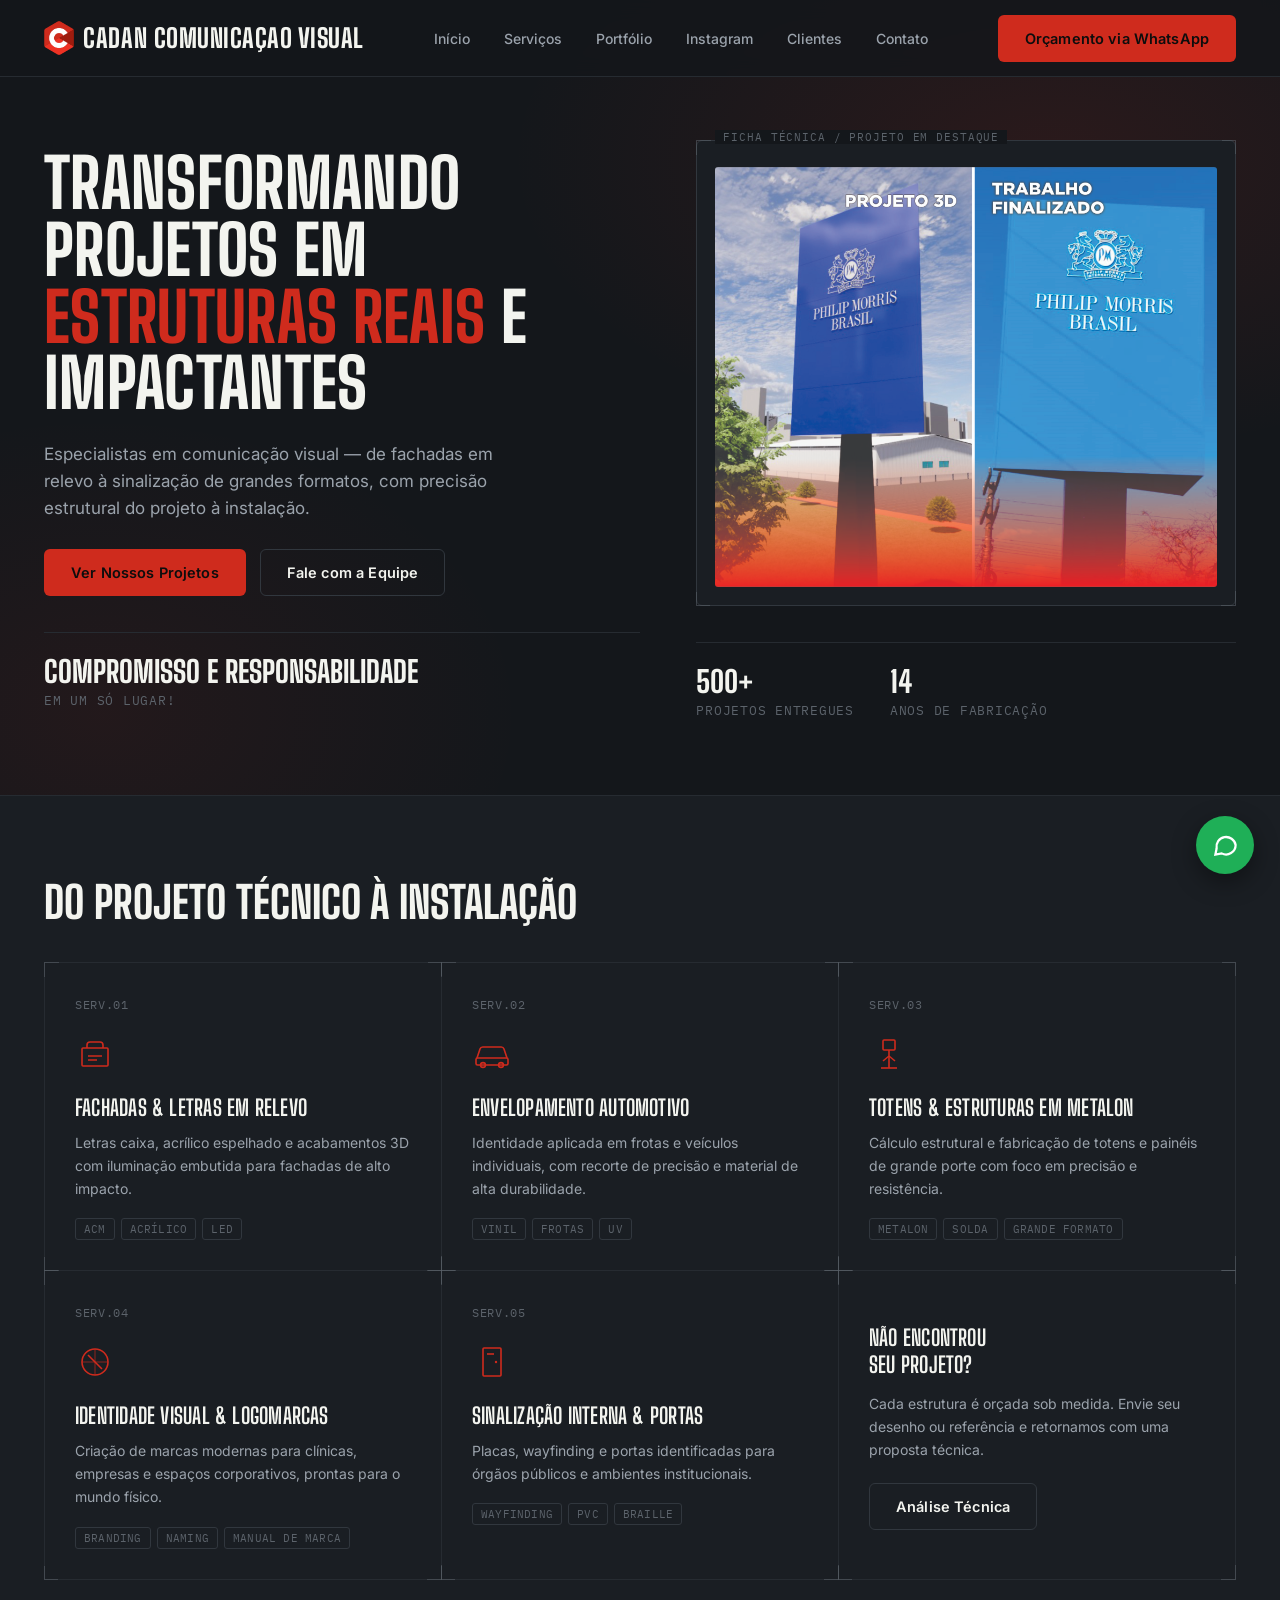
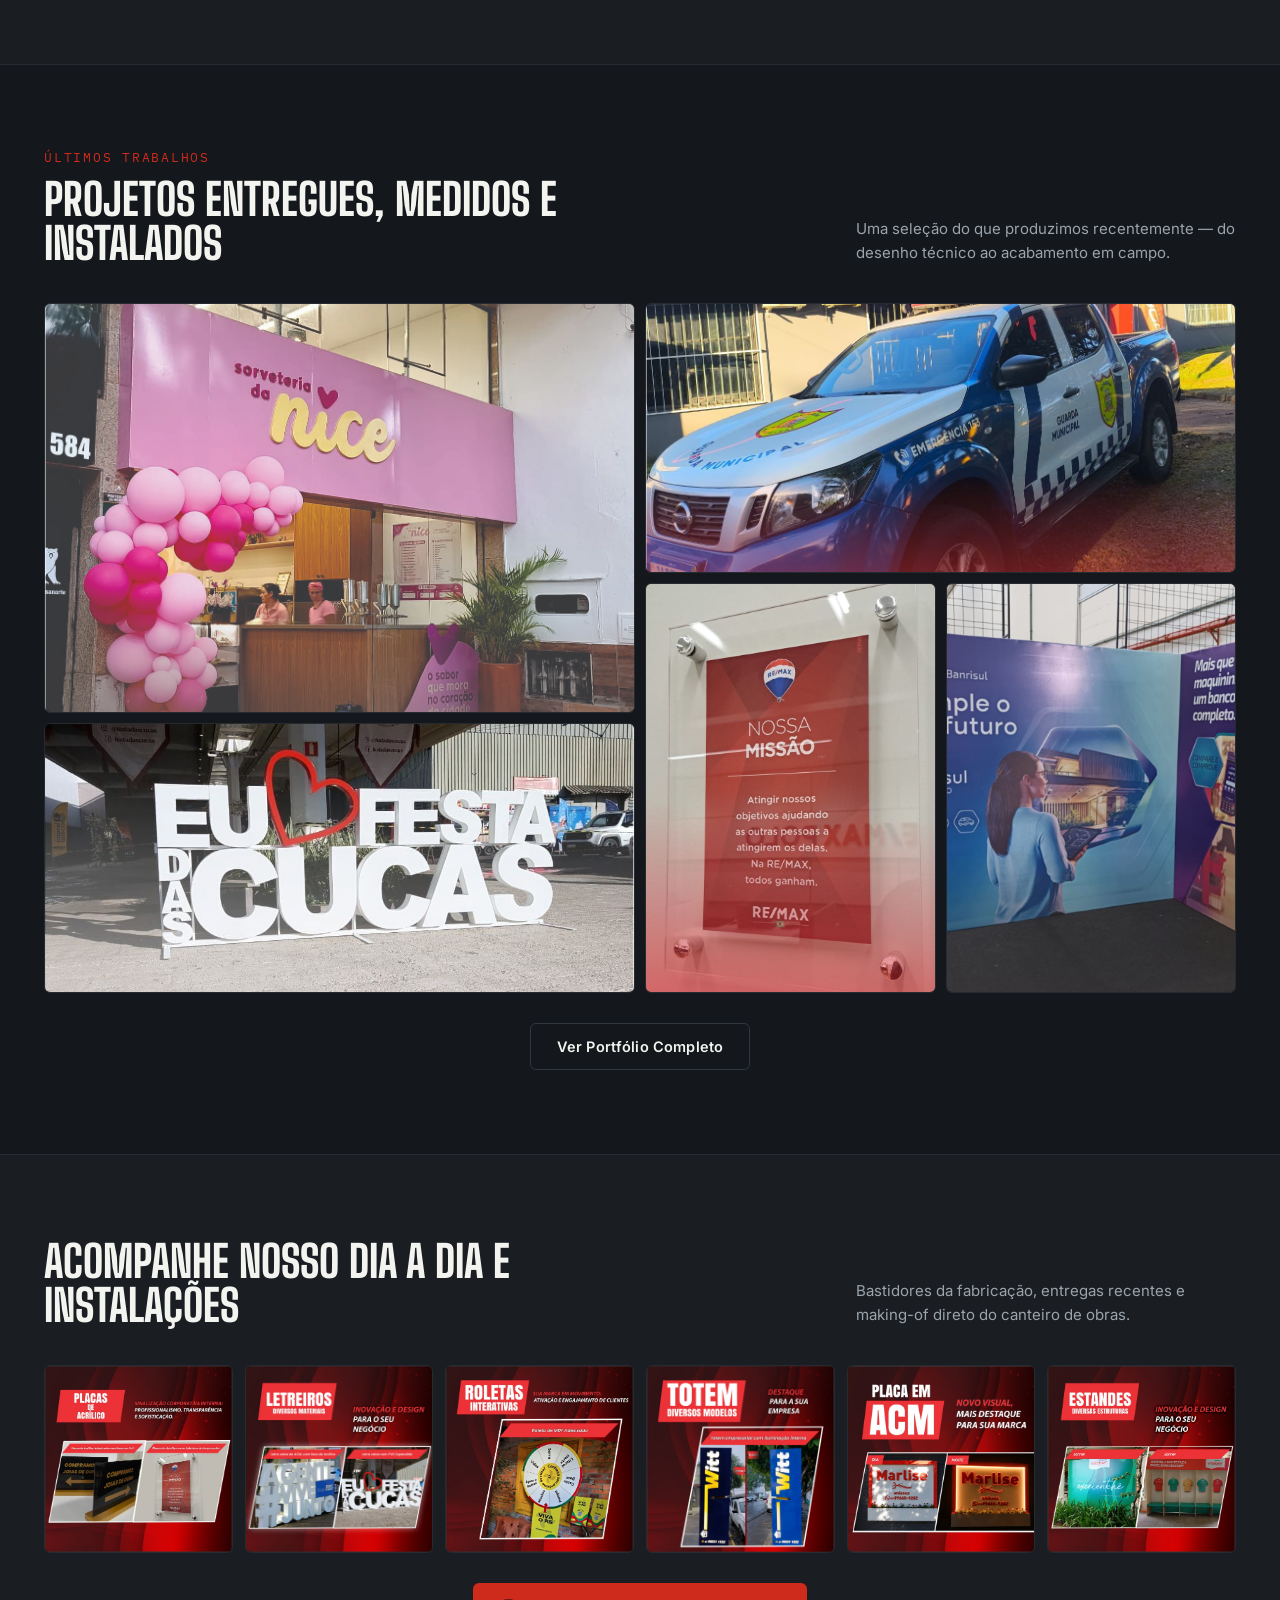
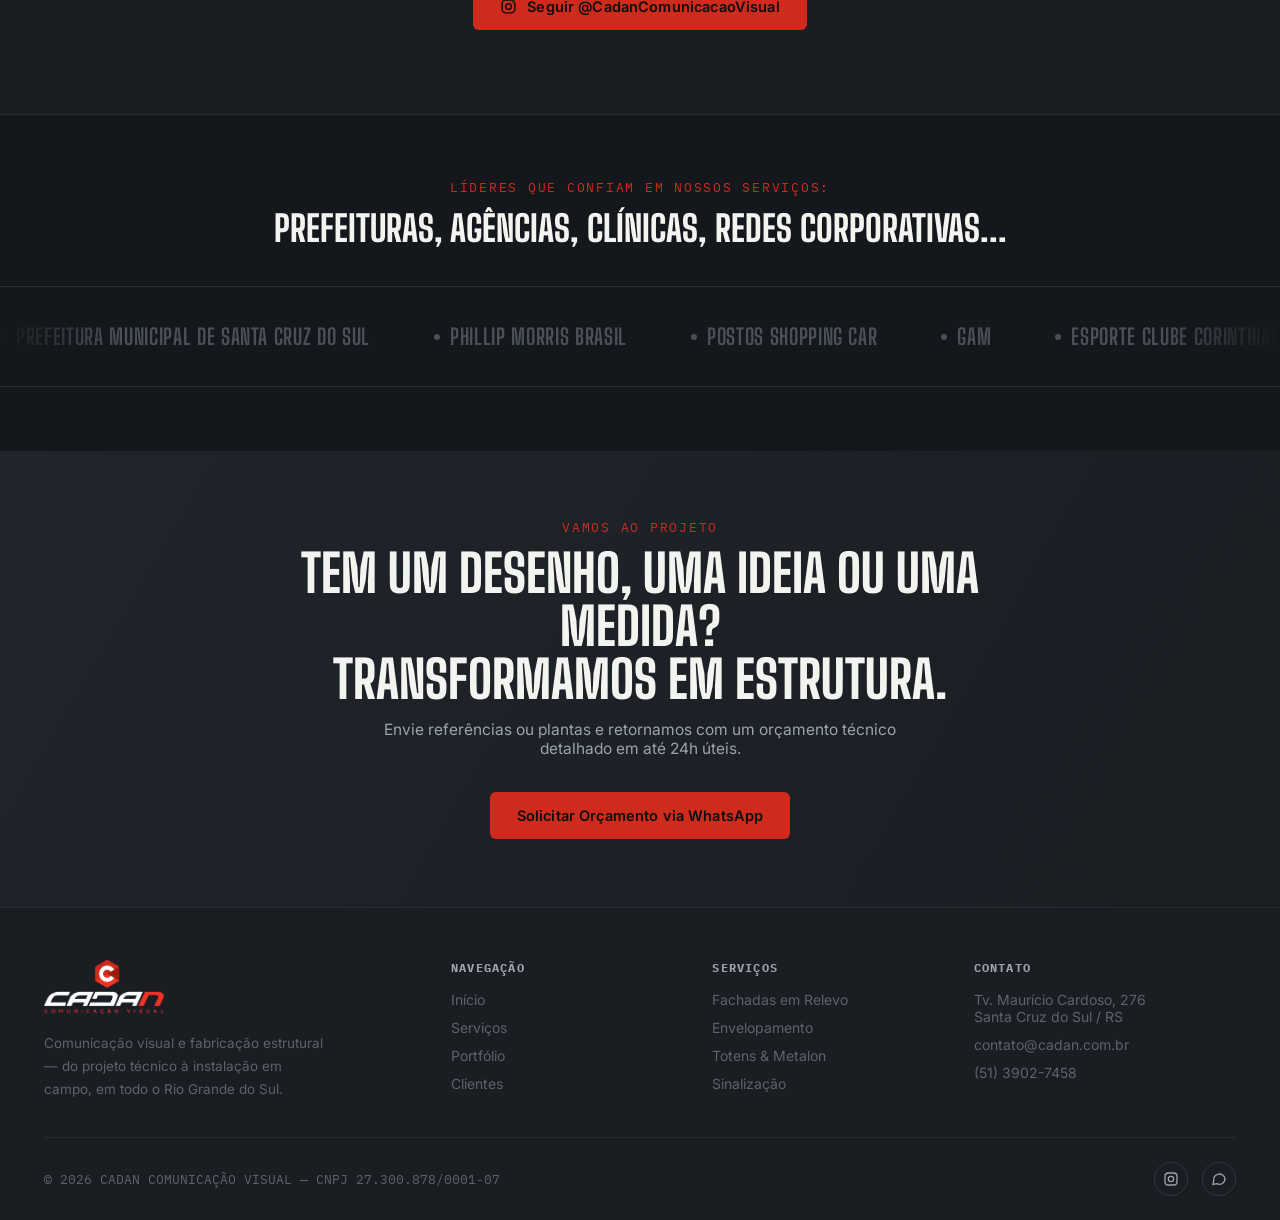
==== index.html @ f51183b8 "Update index.html" ====
<!DOCTYPE html>
<html lang="pt-BR">
<head>
<meta charset="UTF-8">
<meta name="viewport" content="width=device-width, initial-scale=1.0">
<title>CADAN Comunicação Visual — Estruturas que marcam presença</title>
<link rel="preconnect" href="https://fonts.googleapis.com">
<link href="https://fonts.googleapis.com/css2?family=Big+Shoulders+Display:wght@600;700;800;900&family=Inter:wght@400;500;600;700&family=IBM+Plex+Mono:wght@400;500&display=swap" rel="stylesheet">
<style>
  :root{
    --bg:#14171B;
    --bg-alt:#1A1E23;
    --surface:#20252B;
    --surface-2:#252B32;
    --ink:#F3F4EF;
    --ink-dim:#9BA3AC;
    --ink-faint:#5C636B;
    --orange:#CF2B1D;
    --orange-dim:#A82215;
    --blue:#E63A2B;
    --line:#31373E;
    --line-soft:#262B31;
    --radius:6px;
    --wrap:1240px;
  }
  *{box-sizing:border-box;margin:0;padding:0;}
  html{scroll-behavior:smooth;}
  body{
    background:var(--bg);
    color:var(--ink);
    font-family:'Inter',sans-serif;
    -webkit-font-smoothing:antialiased;
    overflow-x:hidden;
  }
  .mono{font-family:'IBM Plex Mono',monospace;}
  .display{font-family:'Big Shoulders Display',sans-serif;text-transform:uppercase;}
  img,svg{display:block;max-width:100%;}
  a{color:inherit;text-decoration:none;}
  ul{list-style:none;}
  button{font:inherit;cursor:pointer;}
  .wrap{max-width:var(--wrap);margin:0 auto;padding:0 24px;}
  ::selection{background:var(--orange);color:#14171B;}

  /* background blueprint grid */
  .grid-bg{
    background-image:
      linear-gradient(var(--line-soft) 1px, transparent 1px),
      linear-gradient(90deg, var(--line-soft) 1px, transparent 1px);
    background-size:48px 48px;
  }

  /* eyebrow / catalog label */
  .eyebrow{
    display:flex;align-items:center;gap:10px;
    font-family:'IBM Plex Mono',monospace;
    font-size:12.5px;letter-spacing:.14em;text-transform:uppercase;
    color:var(--orange);margin-bottom:12px;
  }

  /* corner register marks — signature element */
  .reg{position:relative;}
  .reg::before,.reg::after,.reg .rc1,.reg .rc2{
    content:'';position:absolute;width:14px;height:14px;
    border:1.5px solid var(--ink-faint);
    opacity:.55;pointer-events:none;transition:border-color .25s, opacity .25s;
  }
  .reg::before{top:-1px;left:-1px;border-right:none;border-bottom:none;}
  .reg::after{bottom:-1px;right:-1px;border-left:none;border-top:none;}
  .reg .rc1{top:-1px;right:-1px;border-left:none;border-bottom:none;}
  .reg .rc2{bottom:-1px;left:-1px;border-right:none;border-top:none;}
  .reg:hover::before,.reg:hover::after,.reg:hover .rc1,.reg:hover .rc2{
    border-color:var(--orange);opacity:1;
  }

  /* buttons */
  .btn{
    display:inline-flex;align-items:center;gap:9px;
    padding:14px 26px;border-radius:var(--radius);
    font-weight:600;font-size:14.5px;letter-spacing:.01em;
    border:1px solid transparent;transition:transform .18s ease, background .18s ease, border-color .18s ease;
    white-space:nowrap;
  }
  .btn:active{transform:scale(.97);}
  .btn--primary{background:var(--orange);color:#0D0D0D;}
  .btn--primary:hover{background:#ff6c39;}
  .btn--ghost{border-color:var(--line);color:var(--ink);}
  .btn--ghost:hover{border-color:var(--ink-dim);}
  .btn--wpp{background:#1FAF57;color:#fff;}
  .btn--wpp:hover{background:#22c463;}

  /* ---------------- HEADER ---------------- */
  header{
    position:fixed;top:0;left:0;right:0;z-index:100;
    background:rgba(20,23,27,.82);backdrop-filter:blur(10px);
    border-bottom:1px solid var(--line-soft);
  }
  .nav{display:flex;align-items:center;justify-content:space-between;height:76px;}
  .logo{display:flex;align-items:center;gap:9px;font-family:'Big Shoulders Display',sans-serif;font-weight:800;font-size:26px;letter-spacing:.02em;text-transform:uppercase;}
  .logo span{color:var(--orange);}
  .logo .dot{width:9px;height:9px;background:var(--orange);display:inline-block;border-radius:1px;}
  .logo-mark{height:34px;width:auto;}
  .nav-links{display:flex;align-items:center;gap:34px;}
  .nav-links a{
    font-size:14px;color:var(--ink-dim);font-weight:500;position:relative;padding:4px 0;
    transition:color .2s;
  }
  .nav-links a:hover{color:var(--ink);}
  .nav-links a::after{content:'';position:absolute;left:0;bottom:-2px;width:0;height:1px;background:var(--orange);transition:width .2s;}
  .nav-links a:hover::after{width:100%;}
  .nav-cta{display:flex;align-items:center;gap:16px;}
  .burger{display:none;flex-direction:column;gap:5px;background:none;border:none;padding:6px;}
  .burger span{width:22px;height:2px;background:var(--ink);}

  /* ---------------- HERO ---------------- */
  .hero{
    padding:140px 0 76px;position:relative;
    background:
      radial-gradient(ellipse 900px 500px at 82% 20%, rgba(207,43,29,.12), transparent 60%),
      radial-gradient(ellipse 700px 500px at 8% 90%, rgba(207,43,29,.08), transparent 60%),
      var(--bg);
  }
  .hero-grid{display:grid;grid-template-columns:1.05fr .95fr;gap:56px;align-items:center;}
  .hero-text{}
  .hero-stats--mobile{display:none;}
  .hero h1{
    font-family:'Big Shoulders Display',sans-serif;font-weight:800;
    font-size:clamp(40px,5.4vw,68px);line-height:.98;letter-spacing:.005em;
    text-transform:uppercase;
  }
  .hero h1 .accent{color:var(--orange);}
  .hero p.lede{
    margin-top:24px;font-size:17px;line-height:1.6;color:var(--ink-dim);max-width:480px;
  }
  .hero-actions{display:flex;gap:14px;margin-top:26px;flex-wrap:wrap;}
  .hero-stats{display:flex;gap:36px;margin-top:36px;padding-top:20px;border-top:1px solid var(--line-soft);}
  .hero-stats div b{display:block;font-family:'Big Shoulders Display',sans-serif;font-size:30px;font-weight:800;color:var(--ink);}
  .hero-stats div span{font-size:12.5px;color:var(--ink-faint);font-family:'IBM Plex Mono',monospace;text-transform:uppercase;letter-spacing:.06em;}

  .hero-art{position:relative;}
  .hero-art-frame{
    border:1px solid var(--line);background:var(--bg-alt);border-radius:var(--radius);
    padding:26px 18px 18px;position:relative;
  }
  .hero-art-frame .tag{
    position:absolute;top:-11px;left:18px;background:var(--bg);padding:0 8px;
    font-family:'IBM Plex Mono',monospace;font-size:11px;letter-spacing:.08em;color:var(--ink-faint);
  }

  /* ---------------- SECTION SHELL ---------------- */
  section{padding:84px 0;border-top:1px solid var(--line-soft);}
  .head-row{display:flex;justify-content:space-between;align-items:flex-end;gap:24px;margin-bottom:38px;flex-wrap:wrap;}
  .head-row h2{
    font-family:'Big Shoulders Display',sans-serif;font-weight:800;text-transform:uppercase;
    font-size:clamp(30px,3.6vw,44px);line-height:1;max-width:640px;
  }
  .head-row p{color:var(--ink-dim);max-width:380px;font-size:15px;line-height:1.6;}

  /* ---------------- SERVICES ---------------- */
  .services{background:var(--bg-alt);}
  .svc-grid{display:grid;grid-template-columns:repeat(3,1fr);gap:1px;background:var(--line-soft);border:1px solid var(--line-soft);}
  .svc-card{
    background:var(--bg-alt);padding:34px 30px 30px;position:relative;
    transition:background .25s;
  }
  .svc-card:hover{background:var(--surface);}
  .svc-num{font-family:'IBM Plex Mono',monospace;font-size:11.5px;color:var(--ink-faint);letter-spacing:.06em;margin-bottom:22px;display:block;}
  .svc-icon{width:40px;height:40px;color:var(--orange);margin-bottom:20px;}
  .svc-card h3{font-family:'Big Shoulders Display',sans-serif;font-size:22px;font-weight:700;text-transform:uppercase;margin-bottom:10px;letter-spacing:.01em;}
  .svc-card p{color:var(--ink-dim);font-size:14px;line-height:1.65;margin-bottom:18px;}
  .svc-specs{display:flex;flex-wrap:wrap;gap:6px;}
  .svc-specs span{
    font-family:'IBM Plex Mono',monospace;font-size:10.5px;color:var(--ink-faint);
    border:1px solid var(--line);padding:3px 8px;border-radius:3px;letter-spacing:.02em;
  }

  /* ---------------- PORTFOLIO ---------------- */
  .folio-grid{
    display:grid;grid-template-columns:repeat(4,1fr);grid-auto-rows:130px;gap:10px;
  }
  .folio-item{
    position:relative;overflow:hidden;border-radius:var(--radius);cursor:pointer;
    border:1px solid var(--line-soft);
  }
  .folio-item.s-a{grid-column:span 2;grid-row:span 3;}
  .folio-item.s-b{grid-column:span 2;grid-row:span 2;}
  .folio-item.s-c{grid-column:span 1;grid-row:span 3;}
  .folio-item.s-d{grid-column:span 1;grid-row:span 3;}
  .folio-item.s-e{grid-column:span 2;grid-row:span 2;}
  .folio-item.s-f{grid-column:span 2;grid-row:span 2;}
  .folio-item img{position:absolute;inset:0;width:100%;height:100%;object-fit:cover;transition:transform .4s ease, filter .3s ease, opacity .6s ease;}
  .folio-item:hover img{transform:scale(1.04);}
  .folio-overlay .p-name,.folio-overlay .p-spec{transition:opacity .3s ease;}
  .folio-overlay{
    position:absolute;inset:0;background:linear-gradient(180deg, transparent 40%, rgba(15,17,19,.92) 100%);
    display:flex;flex-direction:column;justify-content:flex-end;padding:16px;
    opacity:0;transform:translateY(8px);transition:opacity .3s ease, transform .3s ease;
  }
  .folio-item:hover .folio-overlay{opacity:1;transform:translateY(0);}
  .folio-overlay .p-name{font-family:'Big Shoulders Display',sans-serif;font-weight:700;font-size:19px;text-transform:uppercase;letter-spacing:.01em;}
  .folio-overlay .p-spec{font-family:'IBM Plex Mono',monospace;font-size:11px;color:var(--orange);margin-top:4px;letter-spacing:.03em;}
  .folio-more{text-align:center;margin-top:30px;}

  /* ---------------- INSTAGRAM ---------------- */
  .insta{position:relative;background:var(--bg-alt);}
  .insta-grid{display:grid;grid-template-columns:repeat(6,1fr);gap:12px;}
  .insta-item{aspect-ratio:1/1;border-radius:var(--radius);position:relative;overflow:hidden;border:1px solid var(--line-soft);}
  .insta-item img{position:absolute;inset:0;width:100%;height:100%;object-fit:cover;}
  .insta-item::after{
    content:'';position:absolute;inset:0;background:rgba(20,23,27,0);transition:background .25s;
    display:flex;align-items:center;justify-content:center;
  }
  .insta-item:hover::after{background:rgba(20,23,27,.35);}
  .insta-cta{display:flex;justify-content:center;margin-top:30px;}
  .insta-cta a{gap:10px;}

  /* ---------------- CLIENTS MARQUEE ---------------- */
  .clients{padding:64px 0;}
  .marquee{overflow:hidden;position:relative;border-top:1px solid var(--line-soft);border-bottom:1px solid var(--line-soft);padding:36px 0;}
  .marquee::before,.marquee::after{
    content:'';position:absolute;top:0;bottom:0;width:120px;z-index:2;
  }
  .marquee::before{left:0;background:linear-gradient(90deg,var(--bg),transparent);}
  .marquee::after{right:0;background:linear-gradient(270deg,var(--bg),transparent);}
  .marquee-track{display:flex;gap:64px;width:max-content;animation:scroll 28s linear infinite;}
  @keyframes scroll{from{transform:translateX(0);}to{transform:translateX(-50%);}}
  .client-chip{
    display:flex;align-items:center;gap:10px;
    font-family:'Big Shoulders Display',sans-serif;font-size:22px;font-weight:700;text-transform:uppercase;
    color:var(--ink-faint);letter-spacing:.03em;opacity:.75;transition:color .2s,opacity .2s;
  }
  .client-chip:hover{color:var(--ink);opacity:1;}
  .client-chip i{width:6px;height:6px;background:var(--ink-faint);border-radius:50%;display:inline-block;}

  /* ---------------- CTA STRIP ---------------- */
  .cta-strip{
    background:linear-gradient(120deg, var(--surface), var(--bg-alt));
    text-align:center;padding:68px 24px;
  }
  .cta-strip h2{font-family:'Big Shoulders Display',sans-serif;font-size:clamp(30px,4.4vw,52px);font-weight:800;text-transform:uppercase;max-width:760px;margin:0 auto 14px;line-height:1.02;}
  .cta-strip p{color:var(--ink-dim);max-width:520px;margin:0 auto 34px;font-size:15.5px;}

  /* ---------------- FOOTER ---------------- */
  footer{background:var(--bg-alt);border-top:1px solid var(--line-soft);padding:52px 0 24px;}
  .foot-grid{display:grid;grid-template-columns:1.3fr .8fr .8fr .9fr;gap:28px;padding-bottom:34px;border-bottom:1px solid var(--line-soft);}
  .foot-logo-img{height:54px;width:auto;margin-bottom:18px;}
  .foot-grid p{color:var(--ink-faint);font-size:13.5px;line-height:1.7;max-width:280px;}
  .foot-col h4{font-family:'IBM Plex Mono',monospace;font-size:12px;letter-spacing:.1em;text-transform:uppercase;color:var(--ink-dim);margin-bottom:16px;}
  .foot-col a,.foot-col li{display:block;color:var(--ink-faint);font-size:14px;margin-bottom:11px;transition:color .2s;}
  .foot-col a:hover{color:var(--orange);}
  .foot-bottom{display:flex;justify-content:space-between;align-items:center;padding-top:24px;flex-wrap:wrap;gap:12px;}
  .foot-bottom p{color:var(--ink-faint);font-size:12.5px;font-family:'IBM Plex Mono',monospace;}
  .foot-social{display:flex;gap:14px;}
  .foot-social a{width:34px;height:34px;border:1px solid var(--line);border-radius:50%;display:flex;align-items:center;justify-content:center;color:var(--ink-dim);transition:all .2s;}
  .foot-social a:hover{border-color:var(--orange);color:var(--orange);}

  /* ---------------- WHATSAPP FLOAT ---------------- */
  .wpp-float{
    position:fixed;bottom:26px;right:26px;z-index:200;
    width:58px;height:58px;border-radius:50%;background:#1FAF57;
    display:flex;align-items:center;justify-content:center;box-shadow:0 8px 24px rgba(0,0,0,.4);
    animation:pulse 2.4s ease-in-out infinite;
  }
  .wpp-float:hover{background:#22c463;}
  @keyframes pulse{0%,100%{box-shadow:0 8px 24px rgba(31,175,87,.25);}50%{box-shadow:0 8px 24px rgba(31,175,87,.55);}}

  @media (prefers-reduced-motion: reduce){
    html{scroll-behavior:auto;}
    .marquee-track{animation:none;}
    .wpp-float{animation:none;}
  }

  /* ---------------- RESPONSIVE ---------------- */
  @media (max-width:980px){
    .nav-links{display:none;}
    .burger{display:flex;}
    .nav-cta .btn--primary{display:none;}
    .logo{font-size:19px;gap:7px;}
    .logo-mark{height:26px;}
    .hero-grid{grid-template-columns:1.15fr .85fr;gap:16px;align-items:start;}
    .hero{padding-top:104px;}
    .svc-grid{grid-template-columns:repeat(2,1fr);grid-auto-rows:1fr;}
    .folio-grid{grid-template-columns:repeat(2,1fr);grid-auto-rows:150px;}
    .folio-item.s-a,.folio-item.s-e,.folio-item.s-f{grid-column:span 2;grid-row:span 2;}
    .folio-item.s-c,.folio-item.s-d{grid-column:span 1;grid-row:span 2;}
    .insta-grid{grid-template-columns:repeat(3,1fr);}
    .foot-grid{grid-template-columns:1fr 1fr;}
  }
  @media (max-width:600px){
    .wrap{padding:0 18px;}
    .btn{padding:11px 18px;font-size:13px;}
    .nav{height:64px;}
    .hero{padding-top:92px;}
    section{padding:52px 0;}
    .head-row{margin-bottom:26px;}
    .eyebrow{margin-bottom:9px;font-size:11px;}
    .head-row h2{font-size:clamp(26px,7vw,32px);}
    .head-row p{font-size:14px;max-width:100%;}
    #servicos .eyebrow,#portfolio .eyebrow,#instagram .eyebrow{justify-content:center;width:100%;}
    .svc-grid{grid-template-columns:repeat(2,1fr);grid-auto-rows:1fr;}
    .svc-card{padding:16px 14px 16px;display:flex;flex-direction:column;min-width:0;overflow-wrap:break-word;}
    .svc-card h3,.svc-card p{overflow-wrap:break-word;word-break:break-word;}
    .svc-specs{min-width:0;margin-top:auto;}
    .svc-specs span{white-space:normal;}
    .svc-num{margin-bottom:10px;font-size:10px;}
    .svc-icon{width:24px;height:24px;margin-bottom:9px;}
    .svc-card h3{font-size:14.5px;margin-bottom:6px;line-height:1.05;}
    .svc-card p{font-size:11.5px;line-height:1.45;margin-bottom:10px;}
    .svc-specs{gap:4px;}
    .svc-specs span{font-size:8.5px;padding:2px 6px;}
    .hero h1{font-size:clamp(20px,6.2vw,26px);letter-spacing:0;}
    .hero p.lede{font-size:11px;line-height:1.45;margin-top:10px;}
    .hero-actions{margin-top:14px;gap:8px;flex-direction:column;align-items:stretch;}
    .hero-actions .btn{padding:9px 14px;font-size:11.5px;justify-content:center;}
    .hero-stats--desktop{display:none;}
    .hero-stats--mobile{display:flex;}
    .hero-stats{gap:12px;flex-wrap:wrap;margin-top:12px;padding-top:12px;}
    .hero-stats--mobile{border-top:none;margin-top:10px;padding-top:0;}
    .hero-stats div b{font-size:16px;}
    .hero-stats div span{font-size:8.5px;}
    .eyebrow{font-size:9px;gap:6px;}
    .eyebrow::before{width:14px;}
    .hero-art-frame{padding:18px 8px 8px;}
    .hero-art-frame .tag{font-size:7.5px;top:-8px;left:10px;padding:0 5px;}
    .hero-art-frame img{height:160px !important;}
    #portfolio{padding:36px 0;}
    .folio-grid{grid-template-columns:repeat(2,1fr);grid-auto-rows:150px;gap:8px;}
    .folio-item.s-a,.folio-item.s-b,.folio-item.s-e,.folio-item.s-f{grid-column:span 2;grid-row:span 1;}
    .folio-item.s-c,.folio-item.s-d{grid-column:span 1;grid-row:span 1;}
    .folio-more{margin-top:18px;}
    .insta-grid{grid-template-columns:repeat(2,1fr);}
    .clients{padding:44px 0;}
    .marquee{padding:26px 0;}
    .cta-strip{padding:52px 20px;}
    .foot-grid{grid-template-columns:repeat(3,1fr);gap:20px 10px;}
    .foot-grid>div:first-child{grid-column:span 3;text-align:center;}
    .foot-logo-img{height:40px;display:block;margin:0 auto 14px;}
    .foot-grid p{font-size:12px;max-width:100%;margin:0 auto;}
    .foot-col h4{font-size:9px;margin-bottom:9px;letter-spacing:.06em;}
    .foot-col a,.foot-col li{font-size:10.5px;margin-bottom:7px;line-height:1.35;}
    .foot-bottom{flex-direction:column;align-items:center;text-align:center;}
    .wpp-float{width:52px;height:52px;bottom:18px;right:18px;}
  }
</style>
</head>
<body>

<!-- ============ HEADER ============ -->
<header>
  <div class="wrap nav">
    <a href="#top" class="logo"><img src="cadan-hexmark.png" alt="cadan" class="logo-mark">Cadan Comunicaçao Visual</span></a>
    <nav class="nav-links">
      <a href="#top">Início</a>
      <a href="#servicos">Serviços</a>
      <a href="#portfolio">Portfólio</a>
      <a href="#instagram">Instagram</a>
      <a href="#clientes">Clientes</a>
      <a href="#contato">Contato</a>
    </nav>
    <div class="nav-cta">
      <!-- EDITAR: troque o número (formato 55 + DDD + número, sem espaços/traços) -->
      <a class="btn btn--primary" href="https://wa.link/sqr8dh" target="_blank" rel="noopener">
        Orçamento via WhatsApp
      </a>
      <button class="burger" aria-label="Abrir menu"><span></span><span></span><span></span></button>
    </div>
  </div>
</header>

<!-- ============ HERO ============ -->
<section id="top" class="hero grid-bg" style="border-top:none;padding-top:140px;">
  <div class="wrap hero-grid">
    <div class="hero-text">
      <!-- EDITAR: título e subtítulo principal da página -->
      <h1>Transformando projetos em <span class="accent">estruturas reais</span> e impactantes</h1>
      <p class="lede">Especialistas em comunicação visual — de fachadas em relevo à sinalização de grandes formatos, com precisão estrutural do projeto à instalação.</p>
      <div class="hero-actions">
        <a href="#portfolio" class="btn btn--primary">Ver Nossos Projetos</a>
        <a href="#contato" class="btn btn--ghost">Fale com a Equipe</a>
      </div>
      <!-- Números — visível no desktop. No mobile, a versão reduzida aparece embaixo da imagem (ver hero-stats--mobile) -->
      <div class="hero-stats hero-stats--desktop">
        <div><b>COMPROMISSO E RESPONSABILIDADE</b><span>Em Um Só Lugar!</span></div>
      </div>
    </div>

    <div class="hero-art">
      <div class="hero-art-frame reg">
        <span class="rc1"></span><span class="rc2"></span>
        <div class="tag mono">FICHA TÉCNICA / PROJETO EM DESTAQUE</div>
        <!-- EDITAR FOTO: troque o arquivo fotos/hero.jpg pela foto do seu projeto de maior impacto -->
        <img src="fotos/hero.jpg" alt="Projeto CADAN em destaque" width="480" height="420" style="width:100%;height:420px;object-fit:cover;border-radius:3px;">
      </div>
      <!-- EDITAR: estes 2 números só aparecem no mobile, embaixo da imagem -->
      <div class="hero-stats hero-stats--mobile">
        <div><b>500+</b><span>Projetos entregues</span></div>
        <div><b>14</b><span>Anos de fabricação</span></div>
      </div>
    </div>
  </div>
</section>

<!-- ============ SERVIÇOS ============ -->
<section id="servicos" class="services">
  <div class="wrap">
    <div class="head-row">
      <div>
        <h2>Do projeto técnico à instalação</h2>
      </div>
  </div>

  <!-- EDITAR: os 5 cards de serviço abaixo (título, texto e tags) -->
  <div class="wrap" style="padding:0;">
  <div class="svc-grid">

    <div class="svc-card reg">
      <span class="rc1"></span><span class="rc2"></span>
      <span class="svc-num mono">SERV.01</span>
      <svg class="svc-icon" viewBox="0 0 40 40" fill="none" stroke="currentColor" stroke-width="1.6">
        <rect x="7" y="14" width="26" height="18" rx="1"/>
        <path d="M12 14v-3a3 3 0 0 1 3-3h10a3 3 0 0 1 3 3v3"/>
        <path d="M13 22h14M13 26h9"/>
      </svg>
      <h3>Fachadas & Letras em Relevo</h3>
      <p>Letras caixa, acrílico espelhado e acabamentos 3D com iluminação embutida para fachadas de alto impacto.</p>
      <div class="svc-specs">
        <span>ACM</span><span>ACRÍLICO</span><span>LED</span>
      </div>
    </div>

    <div class="svc-card reg">
      <span class="rc1"></span><span class="rc2"></span>
      <span class="svc-num mono">SERV.02</span>
      <svg class="svc-icon" viewBox="0 0 40 40" fill="none" stroke="currentColor" stroke-width="1.6">
        <path d="M5 24l3-9a3 3 0 0 1 3-2h18a3 3 0 0 1 3 2l3 9"/>
        <rect x="4" y="24" width="32" height="7" rx="1.5"/>
        <circle cx="11" cy="31" r="2.4"/><circle cx="29" cy="31" r="2.4"/>
      </svg>
      <h3>Envelopamento Automotivo</h3>
      <p>Identidade aplicada em frotas e veículos individuais, com recorte de precisão e material de alta durabilidade.</p>
      <div class="svc-specs">
        <span>VINIL</span><span>FROTAS</span><span>UV</span>
      </div>
    </div>

    <div class="svc-card reg">
      <span class="rc1"></span><span class="rc2"></span>
      <span class="svc-num mono">SERV.03</span>
      <svg class="svc-icon" viewBox="0 0 40 40" fill="none" stroke="currentColor" stroke-width="1.6">
        <rect x="14" y="6" width="12" height="10" rx="1"/>
        <line x1="20" y1="16" x2="20" y2="34"/>
        <line x1="12" y1="34" x2="28" y2="34"/>
        <line x1="20" y1="22" x2="14" y2="27"/>
        <line x1="20" y1="22" x2="26" y2="27"/>
      </svg>
      <h3>Totens & Estruturas em Metalon</h3>
      <p>Cálculo estrutural e fabricação de totens e painéis de grande porte com foco em precisão e resistência.</p>
      <div class="svc-specs">
        <span>METALON</span><span>SOLDA</span><span>GRANDE FORMATO</span>
      </div>
    </div>

    <div class="svc-card reg">
      <span class="rc1"></span><span class="rc2"></span>
      <span class="svc-num mono">SERV.04</span>
      <svg class="svc-icon" viewBox="0 0 40 40" fill="none" stroke="currentColor" stroke-width="1.6">
        <circle cx="20" cy="20" r="13"/>
        <path d="M20 7v26M7 20h26" opacity=".4"/>
        <path d="M13 13l14 14"/>
      </svg>
      <h3>Identidade Visual & Logomarcas</h3>
      <p>Criação de marcas modernas para clínicas, empresas e espaços corporativos, prontas para o mundo físico.</p>
      <div class="svc-specs">
        <span>BRANDING</span><span>NAMING</span><span>MANUAL DE MARCA</span>
      </div>
    </div>

    <div class="svc-card reg">
      <span class="rc1"></span><span class="rc2"></span>
      <span class="svc-num mono">SERV.05</span>
      <svg class="svc-icon" viewBox="0 0 40 40" fill="none" stroke="currentColor" stroke-width="1.6">
        <rect x="11" y="6" width="18" height="28" rx="1"/>
        <circle cx="24" cy="20" r="1.2" fill="currentColor" stroke="none"/>
        <line x1="15" y1="12" x2="22" y2="12"/>
      </svg>
      <h3>Sinalização Interna & Portas</h3>
      <p>Placas, wayfinding e portas identificadas para órgãos públicos e ambientes institucionais.</p>
      <div class="svc-specs">
        <span>WAYFINDING</span><span>PVC</span><span>BRAILLE</span>
      </div>
    </div>

    <div class="svc-card reg" style="display:flex;flex-direction:column;justify-content:center;">
      <span class="rc1"></span><span class="rc2"></span>
      <h3 style="margin-bottom:14px;">Não encontrou<br>seu projeto?</h3>
      <p style="margin-bottom:22px;">Cada estrutura é orçada sob medida. Envie seu desenho ou referência e retornamos com uma proposta técnica.</p>
      <a class="btn btn--ghost" style="width:fit-content;" href="#contato">Análise Técnica</a>
    </div>

  </div>
  </div>
</section>

<!-- ============ PORTFÓLIO ============ -->
<section id="portfolio">
  <div class="wrap">
    <div class="head-row">
      <div>
        <div class="eyebrow">Últimos Trabalhos</div>
        <h2>Projetos Entregues, Medidos e Instalados</h2>
      </div>
      <p>Uma seleção do que produzimos recentemente — do desenho técnico ao acabamento em campo.</p>
    </div>

    <!-- EDITAR: cada bloco .folio-item é um projeto do portfólio (nome + medida no hover) -->
    <div class="folio-grid">

      <!-- EDITAR FOTOS: cada item abaixo usa um arquivo dentro da pasta fotos/. Basta substituir o arquivo pela sua foto, mantendo o mesmo nome. -->
      <!-- EDITAR FOTOS E TEXTOS: cada item roda automaticamente entre as fotos listadas em data-slides, -->
      <!-- trocando foto + nome + medida a cada 7 segundos. Para editar, mude o "src" (arquivo em fotos/), -->
      <!-- o "name" (nome do projeto) e o "spec" (medida/material) de cada slide. Pode ter 1, 2 ou 3 fotos por item. -->
     <div class="folio-item s-a" data-slides='[
        {"src":"fotos/portfolio-01-fachada-clinica-a.jpg","name":"Fachada Loja: Nice Sorveteria","spec":"ACM + Letras Relevo"},
        {"src":"fotos/portfolio-01-fachada-clinica-b.jpg","name":"Fachada Loja: Made Modas","spec":"Letras Relevo"},
        {"src":"fotos/portfolio-01-fachada-clinica-c.jpg","name":"Fachada Loja: Coprel Telecom","spec":"Letras Relevo + Adesivação Janelas"}
      ]'>
        <img src="fotos/portfolio-01-fachada-clinica-a.jpg" alt="Fachada Espaço Clínico">
        <div class="folio-overlay"><div class="p-name">Fachada Loja: Nice Sorveteria</div><div class="p-spec mono">ACM + Letras Relevo</div></div>
      </div>
      <div class="folio-item s-b" data-slides='[
        {"src":"fotos/portfolio-02-envelopamento-frota-a.jpg","name":"Envelopamento de Frota: Finalizado","spec":"Adesivo de Impressao + Adesivo Perfurado"},
        {"src":"fotos/portfolio-02-envelopamento-frota-b.jpg","name":"Envelopamento de Frota: Aplicação - Guarda Municipal ","spec":"Recorte de precisão"},
        {"src":"fotos/portfolio-02-envelopamento-frota-c.jpg","name":"Envelopamento de Frota: Adesivo Perfurado","spec":"Aplicação em Vidro Traseiro"}
      ]'>
        <img src="fotos/portfolio-02-envelopamento-frota-b.jpg" alt="Envelopamento de Frota: Aplicação - Guarda Municipal ">
        <div class="folio-overlay"><div class="p-name">Envelopamento de Frota</div><div class="p-spec mono"></div></div>
      </div>

      <div class="folio-item s-c" data-slides='[
        {"src":"fotos/portfolio-03-totem-institucional-a.jpg","name":"Adesivo de Impressão em Placa de Acrílico","spec":""},
        {"src":"fotos/portfolio-03-totem-institucional-b.jpg","name":"Adesivos Perfurados","spec":"Aplicados em Face de Vidro"},
        {"src":"fotos/portfolio-03-totem-institucional-c.jpg","name":"Adesivo de Impressão","spec":"Adesivo Brilho com Verniz"}
      ]'>
        <img src="fotos/portfolio-03-totem-institucional-a.jpg" alt="Adesivo de Impressão em Placa de Acrílico">
        <div class="folio-overlay"><div class="p-name">Adesivo de Impressão em Placa de Acrílico</div><div class="p-spec mono"></div></div>
      </div>

      <div class="folio-item s-d" data-slides='[
        {"src":"fotos/portfolio-04-estrutura-metalon-a.jpg","name":"Estrutura em Metalon","spec":"6 × 2m — Aço carbono"},
        {"src":"fotos/portfolio-04-estrutura-metalon-b.jpg","name":"Estrutura em Metalon — Lona com Ilhos Aplicada","spec":"Sua Marca em Destaque!"},
        {"src":"fotos/portfolio-04-estrutura-metalon-c.jpg","name":"Estrutura em Metalon — Pintura","spec":"Acabamento anticorrosivo"}
      ]'>
        <img src="fotos/portfolio-04-estrutura-metalon-a.jpg" alt="Estrutura em Metalon">
        <div class="folio-overlay"><div class="p-name">Estrutura em Metalon</div><div class="p-spec mono">6 × 2m — Aço carbono</div></div>
      </div>

      <div class="folio-item s-f" data-slides='[
        {"src":"fotos/portfolio-06-identidade-farmacias-a.jpg","name":"Letreiro de ACM com Face Iluminada de Acrílico","spec":""},
        {"src":"fotos/portfolio-06-identidade-farmacias-b.jpg","name":"Letreiro Retro Iluminado","spec":""},
        {"src":"fotos/portfolio-06-identidade-farmacias-c.jpg","name":"Letreiro de ACM com Estrutura Desmontável","spec":""}
      ]'>
        <img src="fotos/portfolio-06-identidade-farmacias-c.jpg" alt="Letreiro de ACM com Estrutura Desmontável">
        <div class="folio-overlay"><div class="p-name">Letreiro de ACM com Estrutura Desmontável</div><div class="p-spec mono"></div></div>
      </div>

    </div>

    <div class="folio-more">
      <a href="#contato" class="btn btn--ghost">Ver Portfólio Completo</a>
    </div>
  </div>
</section>


<!-- ============ INSTAGRAM ============ -->
<section id="instagram" class="insta">
  <div class="wrap">
    <div class="head-row">
      <div>
        <h2>Acompanhe nosso dia a dia e instalações</h2>
      </div>
      <p>Bastidores da fabricação, entregas recentes e making-of direto do canteiro de obras.</p>
    </div>

    <div class="insta-grid">
      <!-- EDITAR FOTOS: coloque prints/fotos reais do Instagram na pasta fotos/, mantendo estes nomes -->
      <div class="insta-item"><img src="fotos/instagram-01.jpg" alt="Post Instagram 1"></div>
      <div class="insta-item"><img src="fotos/instagram-02.jpg" alt="Post Instagram 2"></div>
      <div class="insta-item"><img src="fotos/instagram-03.jpg" alt="Post Instagram 3"></div>
      <div class="insta-item"><img src="fotos/instagram-04.jpg" alt="Post Instagram 4"></div>
      <div class="insta-item"><img src="fotos/instagram-05.jpg" alt="Post Instagram 5"></div>
      <div class="insta-item"><img src="fotos/instagram-06.jpg" alt="Post Instagram 6"></div>
    </div>

    <div class="insta-cta">
      <!-- EDITAR: troque pelo link real do Instagram da CADAN -->
      <a class="btn btn--primary" href="https://instagram.com/cadancomunicacaovisual" target="_blank" rel="noopener">
        <svg width="17" height="17" viewBox="0 0 24 24" fill="none" stroke="currentColor" stroke-width="2"><rect x="3" y="3" width="18" height="18" rx="5"/><circle cx="12" cy="12" r="4"/><circle cx="17.5" cy="6.5" r="1" fill="currentColor" stroke="none"/></svg>
        Seguir @CadanComunicacaoVisual
      </a>
    </div>
  </div>
</section>

<!-- ============ CLIENTES ============ -->
<section id="clientes" class="clients">
  <div class="wrap">
    <div class="eyebrow" style="justify-content:center;">Líderes que Confiam em Nossos Serviços:</div>
    <h2 class="display" style="text-align:center;font-size:clamp(26px,3vw,36px);font-weight:800;margin-bottom:36px;">Prefeituras, Agências, Clínicas, Redes Corporativas...</h2>
  </div>
  <div class="marquee">
    <div class="marquee-track">
      <span class="client-chip"><i></i>Prefeitura Municipal de Santa Cruz do Sul</span>
      <span class="client-chip"><i></i>Phillip Morris Brasil</span>
      <span class="client-chip"><i></i>Postos Shopping Car</span>
      <span class="client-chip"><i></i>Gam</span>
      <span class="client-chip"><i></i>Esporte Clube Corinthians</span>
      <span class="client-chip"><i></i>Assemp</span>
      <span class="client-chip"><i></i>Agência Nakao</span>
      <span class="client-chip"><i></i>Tenda Plus</span>
      <span class="client-chip"><i></i>Excelsior Alimentos</span>
      <span class="client-chip"><i></i>Grupo Rbs</span>
      <span class="client-chip"><i></i>Condomínio Lisaruth</span>
      <span class="client-chip"><i></i>Imobíliaria Tayumi</span>
      <!-- duplicate for seamless loop -->
   <span class="client-chip"><i></i>Prefeitura Municipal de Santa Cruz</span>
      <span class="client-chip"><i></i>Phillip Morris Brasil</span>
      <span class="client-chip"><i></i>Postos Shopping Car</span>
      <span class="client-chip"><i></i>Gam</span>
      <span class="client-chip"><i></i>Esporte Clube Corinthians</span>
      <span class="client-chip"><i></i>Assemp</span>
      <span class="client-chip"><i></i>Agência Nakao</span>
      <span class="client-chip"><i></i>Tenda Plus</span>
      <span class="client-chip"><i></i>Excelsior Alimentos</span>
      <span class="client-chip"><i></i>Grupo Rbs</span>
      <span class="client-chip"><i></i>Condomínio Lisaruth</span>
      <span class="client-chip"><i></i>Imobíliaria Tayumi</span>
    </div>
  </div>
</section>

<!-- ============ CTA STRIP ============ -->
<section id="contato" style="border-top:none;padding:0;">
  <div class="cta-strip">
    <div class="eyebrow" style="justify-content:center;">Vamos ao Projeto</div>
    <h2>Tem um desenho, uma ideia ou uma medida?<br>Transformamos em estrutura.</h2>
    <p>Envie referências ou plantas e retornamos com um orçamento técnico detalhado em até 24h úteis.</p>
    <!-- EDITAR: mesmo número de WhatsApp de cima -->
    <a class="btn btn--primary" href="https://wa.link/sqr8dh" target="_blank" rel="noopener">Solicitar Orçamento via WhatsApp</a>
  </div>
</section>

<!-- ============ FOOTER ============ -->
<footer>
  <div class="wrap">
    <div class="foot-grid">
      <div>
        <img src="cadan-logo.png" alt="CADAN Comunicação Visual" class="foot-logo-img">
        <p>Comunicação visual e fabricação estrutural — do projeto técnico à instalação em campo, em todo o Rio Grande do Sul.</p>
      </div>
      <div class="foot-col">
        <h4>Navegação</h4>
        <a href="#top">Início</a>
        <a href="#servicos">Serviços</a>
        <a href="#portfolio">Portfólio</a>
        <a href="#clientes">Clientes</a>
      </div>
      <div class="foot-col">
        <h4>Serviços</h4>
        <a href="#servicos">Fachadas em Relevo</a>
        <a href="#servicos">Envelopamento</a>
        <a href="#servicos">Totens & Metalon</a>
        <a href="#servicos">Sinalização</a>
      </div>
      <div class="foot-col">
        <h4>Contato</h4>
        <!-- EDITAR: endereço, e-mail e telefone reais da CADAN -->
        <li>Tv. Maurício Cardoso, 276 <br>Santa Cruz do Sul / RS</li>
        <a href="atendimento@cadancomunicacao.com.br">contato@cadan.com.br</a>
        <a href="https://wa.link/sqr8dh">(51) 3902-7458</a>
      </div>
    </div>
    <div class="foot-bottom">
      <!-- EDITAR: CNPJ real -->
      <p>© 2026 CADAN COMUNICAÇÃO VISUAL — CNPJ 27.300.878/0001-07</p>
      <div class="foot-social">
        <!-- EDITAR: mesmos links de Instagram e WhatsApp de cima -->
        <a href="https://instagram.com/cadancomunicacaovisual" target="_blank" rel="noopener" aria-label="Instagram">
          <svg width="16" height="16" viewBox="0 0 24 24" fill="none" stroke="currentColor" stroke-width="2"><rect x="3" y="3" width="18" height="18" rx="5"/><circle cx="12" cy="12" r="4"/></svg>
        </a>
        <a href="https://wa.link/sqr8dh" target="_blank" rel="noopener" aria-label="WhatsApp">
          <svg width="16" height="16" viewBox="0 0 24 24" fill="none" stroke="currentColor" stroke-width="2"><path d="M21 11.5a8.5 8.5 0 0 1-12.4 7.5L3 20l1.1-5.4A8.5 8.5 0 1 1 21 11.5z"/></svg>
        </a>
      </div>
    </div>
  </div>
</footer>

<!-- ============ WHATSAPP FLOAT ============ -->
<!-- EDITAR: botão flutuante — mesmo número de WhatsApp -->
<a class="wpp-float" href="https://wa.link/sqr8dh" target="_blank" rel="noopener" aria-label="Falar no WhatsApp">
  <svg width="27" height="27" viewBox="0 0 24 24" fill="none" stroke="#fff" stroke-width="2"><path d="M21 11.5a8.5 8.5 0 0 1-12.4 7.5L3 20l1.1-5.4A8.5 8.5 0 1 1 21 11.5z"/></svg>
</a>

<script>
  // simple mobile menu toggle
  const burger = document.querySelector('.burger');
  const navLinks = document.querySelector('.nav-links');
  burger.addEventListener('click', () => {
    const open = navLinks.style.display === 'flex';
    navLinks.style.display = open ? 'none' : 'flex';
    navLinks.style.cssText += open ? '' : 'position:fixed;top:76px;left:0;right:0;background:#14171B;flex-direction:column;padding:24px;border-bottom:1px solid #31373E;';
  });

  // Rotação automática das fotos e descrições do Portfólio (troca a cada 7 segundos)
  // + também troca ao clicar na foto (e reinicia a contagem dos 7 segundos)
  // Para editar as fotos/textos que giram, mude o atributo data-slides de cada .folio-item no HTML acima.
  document.querySelectorAll('.folio-item[data-slides]').forEach((item) => {
    let slides;
    try { slides = JSON.parse(item.dataset.slides); } catch (e) { return; }
    if (!slides || slides.length < 2) return; // só um slide: nada a girar

    const img = item.querySelector('img');
    const nameEl = item.querySelector('.p-name');
    const specEl = item.querySelector('.p-spec');
    let index = 0;
    let timer = null;

    function goToSlide(newIndex) {
      index = newIndex;
      const next = slides[index];

      img.style.opacity = 0;
      nameEl.style.opacity = 0;
      specEl.style.opacity = 0;

      setTimeout(() => {
        img.src = next.src;
        nameEl.textContent = next.name;
        specEl.textContent = next.spec;
        img.style.opacity = 1;
        nameEl.style.opacity = 1;
        specEl.style.opacity = 1;
      }, 600);
    }

    function startAutoRotate() {
      if (timer) clearInterval(timer);
      timer = setInterval(() => {
        goToSlide((index + 1) % slides.length);
      }, 7000);
    }

    // clique na foto: avança pro próximo slide e reinicia a contagem de 7s
    item.style.cursor = 'pointer';
    item.addEventListener('click', () => {
      goToSlide((index + 1) % slides.length);
      startAutoRotate();
    });

    startAutoRotate();
  });
</script>

</body>
</html>
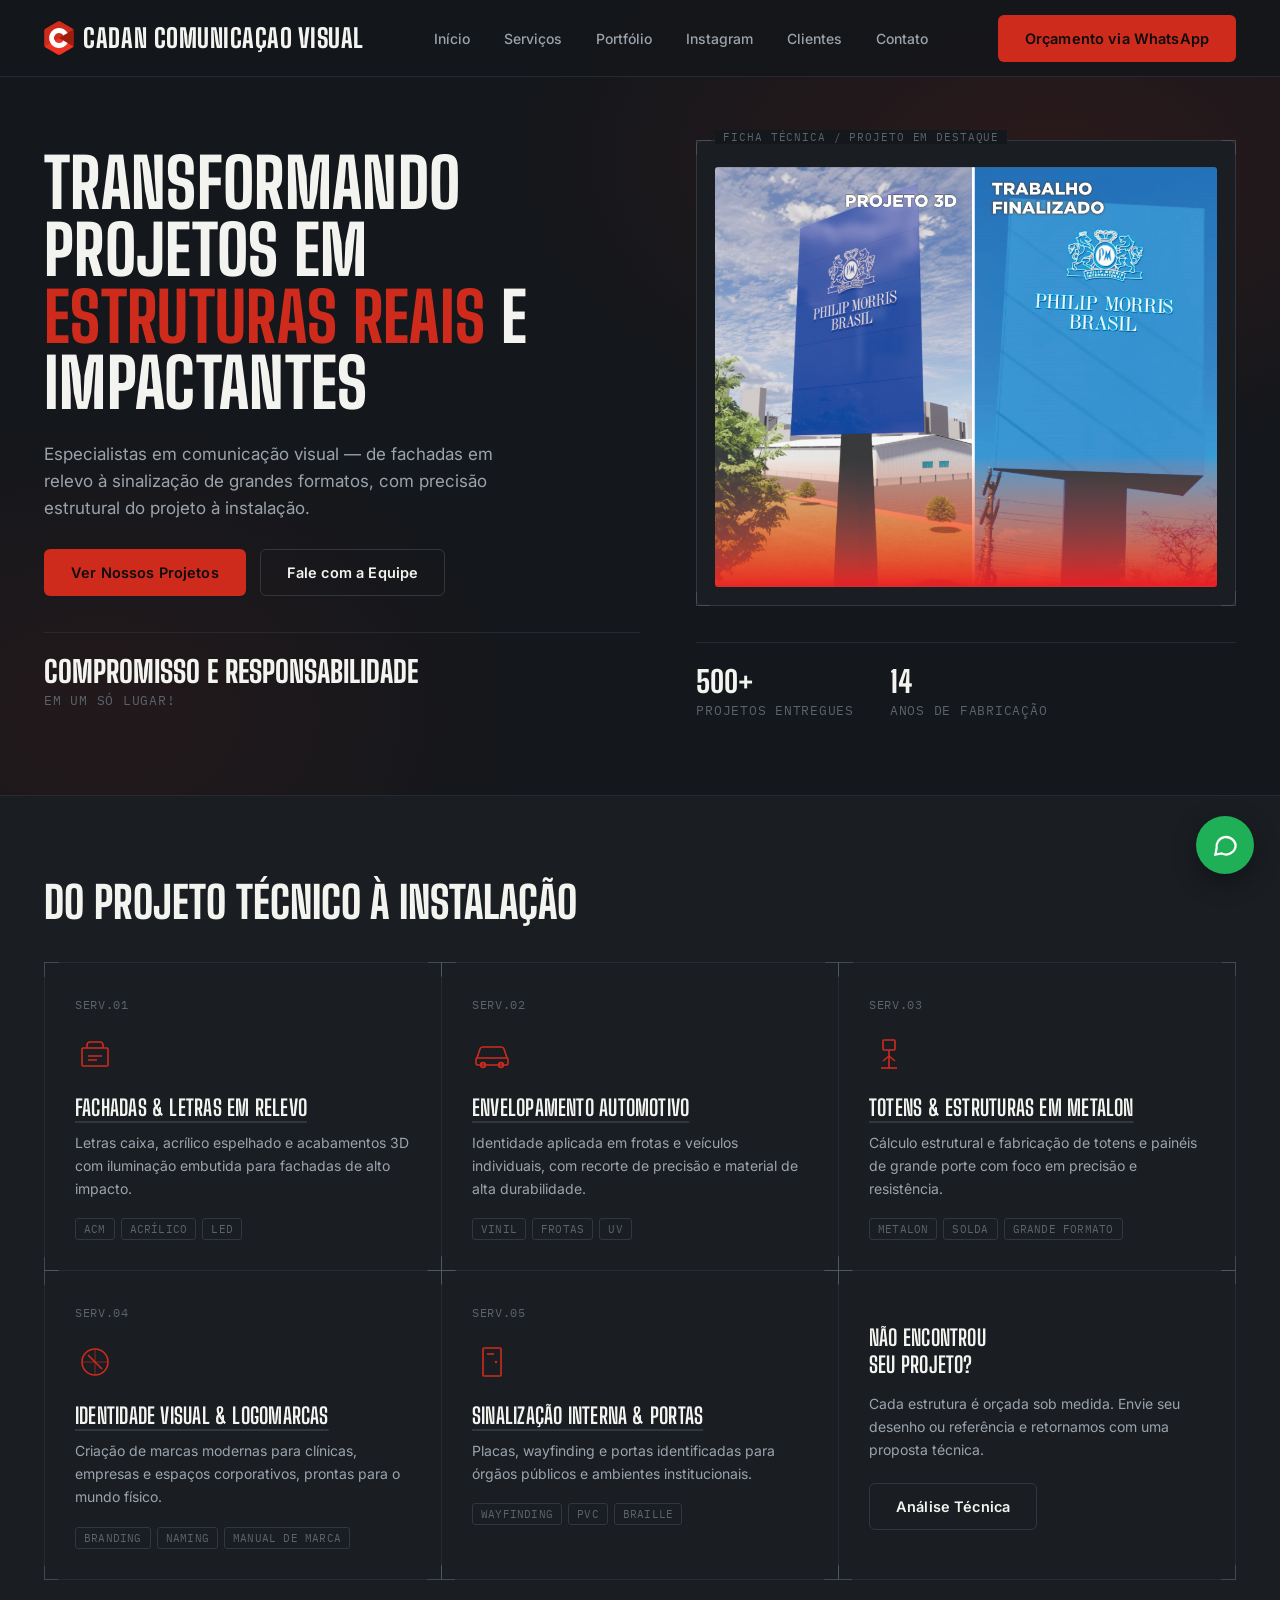
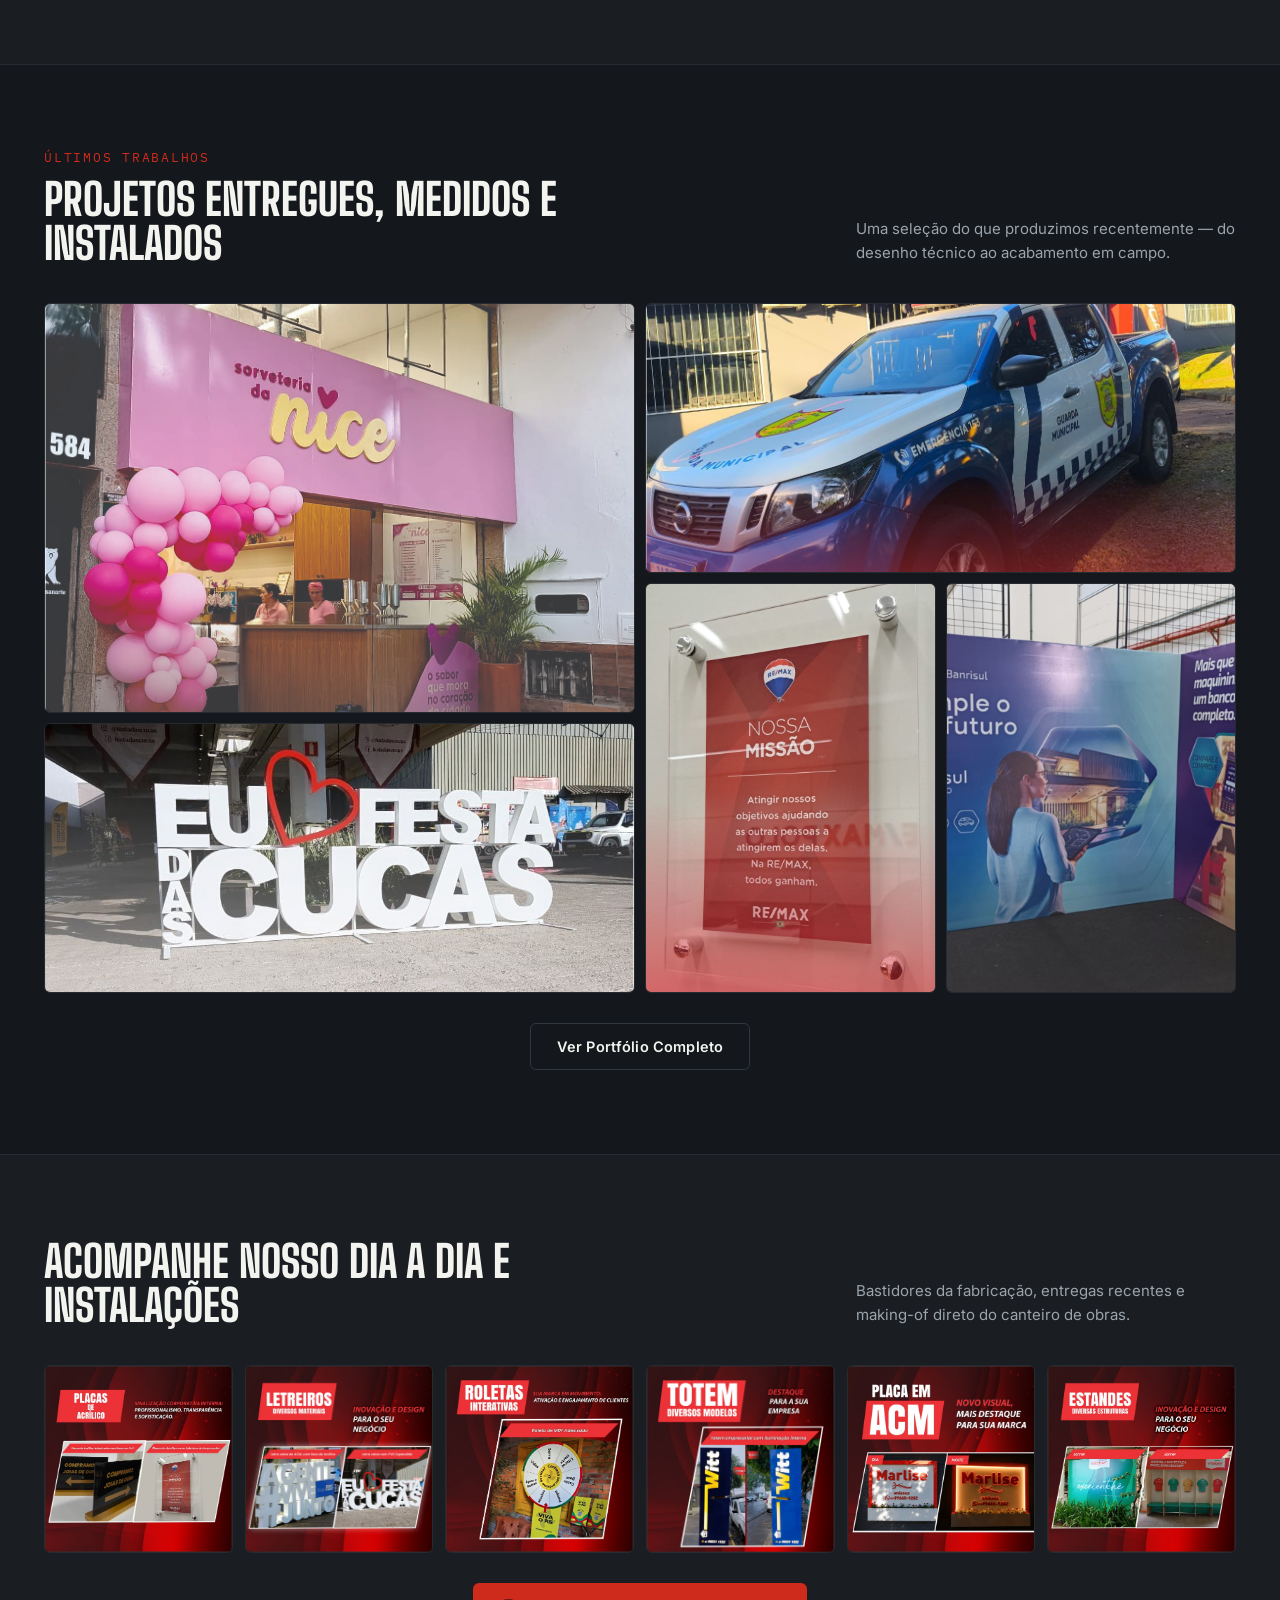
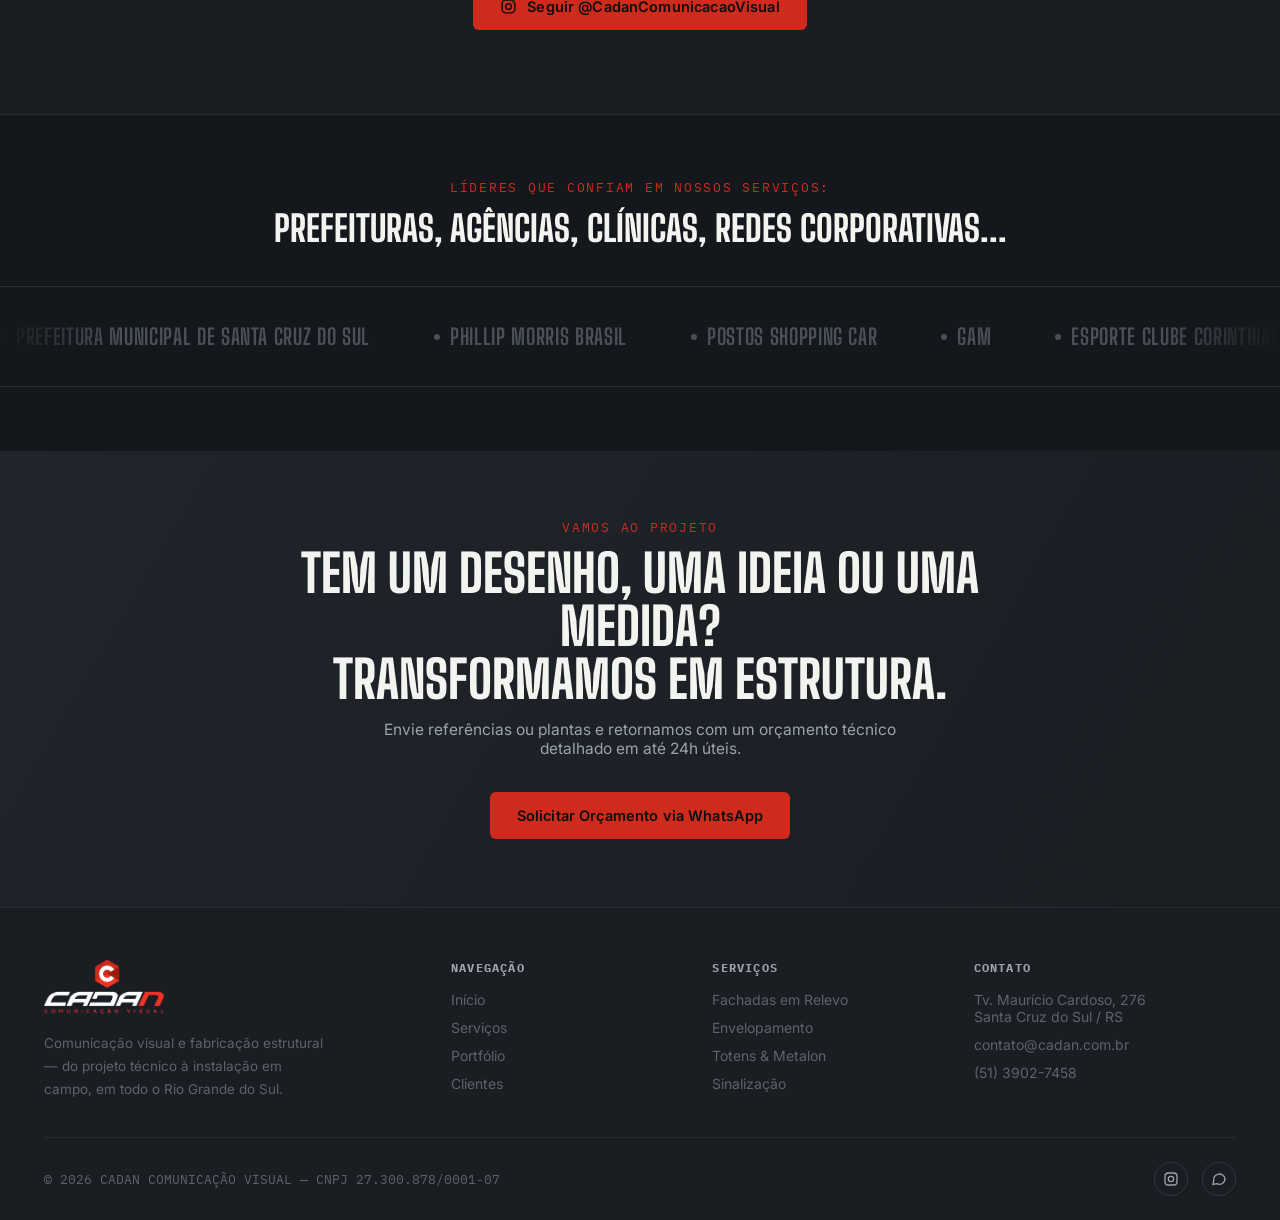
==== commit 99f3c9af: "Update index.html" ====
--- a/index.html
+++ b/index.html
@@ -221,7 +221,7 @@
   }
   .marquee::before{left:0;background:linear-gradient(90deg,var(--bg),transparent);}
   .marquee::after{right:0;background:linear-gradient(270deg,var(--bg),transparent);}
-  .marquee-track{display:flex;gap:64px;width:max-content;animation:scroll 28s linear infinite;}
+  .marquee-track{display:flex;gap:64px;width:max-content;animation:scroll 17s linear infinite;}
   @keyframes scroll{from{transform:translateX(0);}to{transform:translateX(-50%);}}
   .client-chip{
     display:flex;align-items:center;gap:10px;
@@ -340,6 +340,11 @@
     .foot-bottom{flex-direction:column;align-items:center;text-align:center;}
     .wpp-float{width:52px;height:52px;bottom:18px;right:18px;}
   }
+
+  /* Links para as páginas de trabalhos */
+  .svc-card h3 a{display:inline-block;text-decoration:underline;text-decoration-color:var(--line);text-underline-offset:5px;transition:color .2s;}
+  .svc-card h3 a:hover{color:var(--orange);}
+  .svc-card h3 a:focus-visible{outline:2px solid var(--orange);outline-offset:5px;}
 </style>
 </head>
 <body>
@@ -420,7 +425,7 @@
         <path d="M12 14v-3a3 3 0 0 1 3-3h10a3 3 0 0 1 3 3v3"/>
         <path d="M13 22h14M13 26h9"/>
       </svg>
-      <h3>Fachadas & Letras em Relevo</h3>
+      <h3><a href="fachadas.html">Fachadas & Letras em Relevo</a></h3>
       <p>Letras caixa, acrílico espelhado e acabamentos 3D com iluminação embutida para fachadas de alto impacto.</p>
       <div class="svc-specs">
         <span>ACM</span><span>ACRÍLICO</span><span>LED</span>
@@ -435,7 +440,7 @@
         <rect x="4" y="24" width="32" height="7" rx="1.5"/>
         <circle cx="11" cy="31" r="2.4"/><circle cx="29" cy="31" r="2.4"/>
       </svg>
-      <h3>Envelopamento Automotivo</h3>
+      <h3><a href="envelopamento.html">Envelopamento Automotivo</a></h3>
       <p>Identidade aplicada em frotas e veículos individuais, com recorte de precisão e material de alta durabilidade.</p>
       <div class="svc-specs">
         <span>VINIL</span><span>FROTAS</span><span>UV</span>
@@ -452,7 +457,7 @@
         <line x1="20" y1="22" x2="14" y2="27"/>
         <line x1="20" y1="22" x2="26" y2="27"/>
       </svg>
-      <h3>Totens & Estruturas em Metalon</h3>
+      <h3><a href="totens-metalon.html">Totens & Estruturas em Metalon</a></h3>
       <p>Cálculo estrutural e fabricação de totens e painéis de grande porte com foco em precisão e resistência.</p>
       <div class="svc-specs">
         <span>METALON</span><span>SOLDA</span><span>GRANDE FORMATO</span>
@@ -467,7 +472,7 @@
         <path d="M20 7v26M7 20h26" opacity=".4"/>
         <path d="M13 13l14 14"/>
       </svg>
-      <h3>Identidade Visual & Logomarcas</h3>
+      <h3><a href="identidade-visual.html">Identidade Visual & Logomarcas</a></h3>
       <p>Criação de marcas modernas para clínicas, empresas e espaços corporativos, prontas para o mundo físico.</p>
       <div class="svc-specs">
         <span>BRANDING</span><span>NAMING</span><span>MANUAL DE MARCA</span>
@@ -482,7 +487,7 @@
         <circle cx="24" cy="20" r="1.2" fill="currentColor" stroke="none"/>
         <line x1="15" y1="12" x2="22" y2="12"/>
       </svg>
-      <h3>Sinalização Interna & Portas</h3>
+      <h3><a href="sinalizacao.html">Sinalização Interna & Portas</a></h3>
       <p>Placas, wayfinding e portas identificadas para órgãos públicos e ambientes institucionais.</p>
       <div class="svc-specs">
         <span>WAYFINDING</span><span>PVC</span><span>BRAILLE</span>
@@ -498,6 +503,7 @@
 
   </div>
   </div>
+</div>
 </section>
 
 <!-- ============ PORTFÓLIO ============ -->
@@ -760,6 +766,5 @@
     startAutoRotate();
   });
 </script>
-
 </body>
 </html>
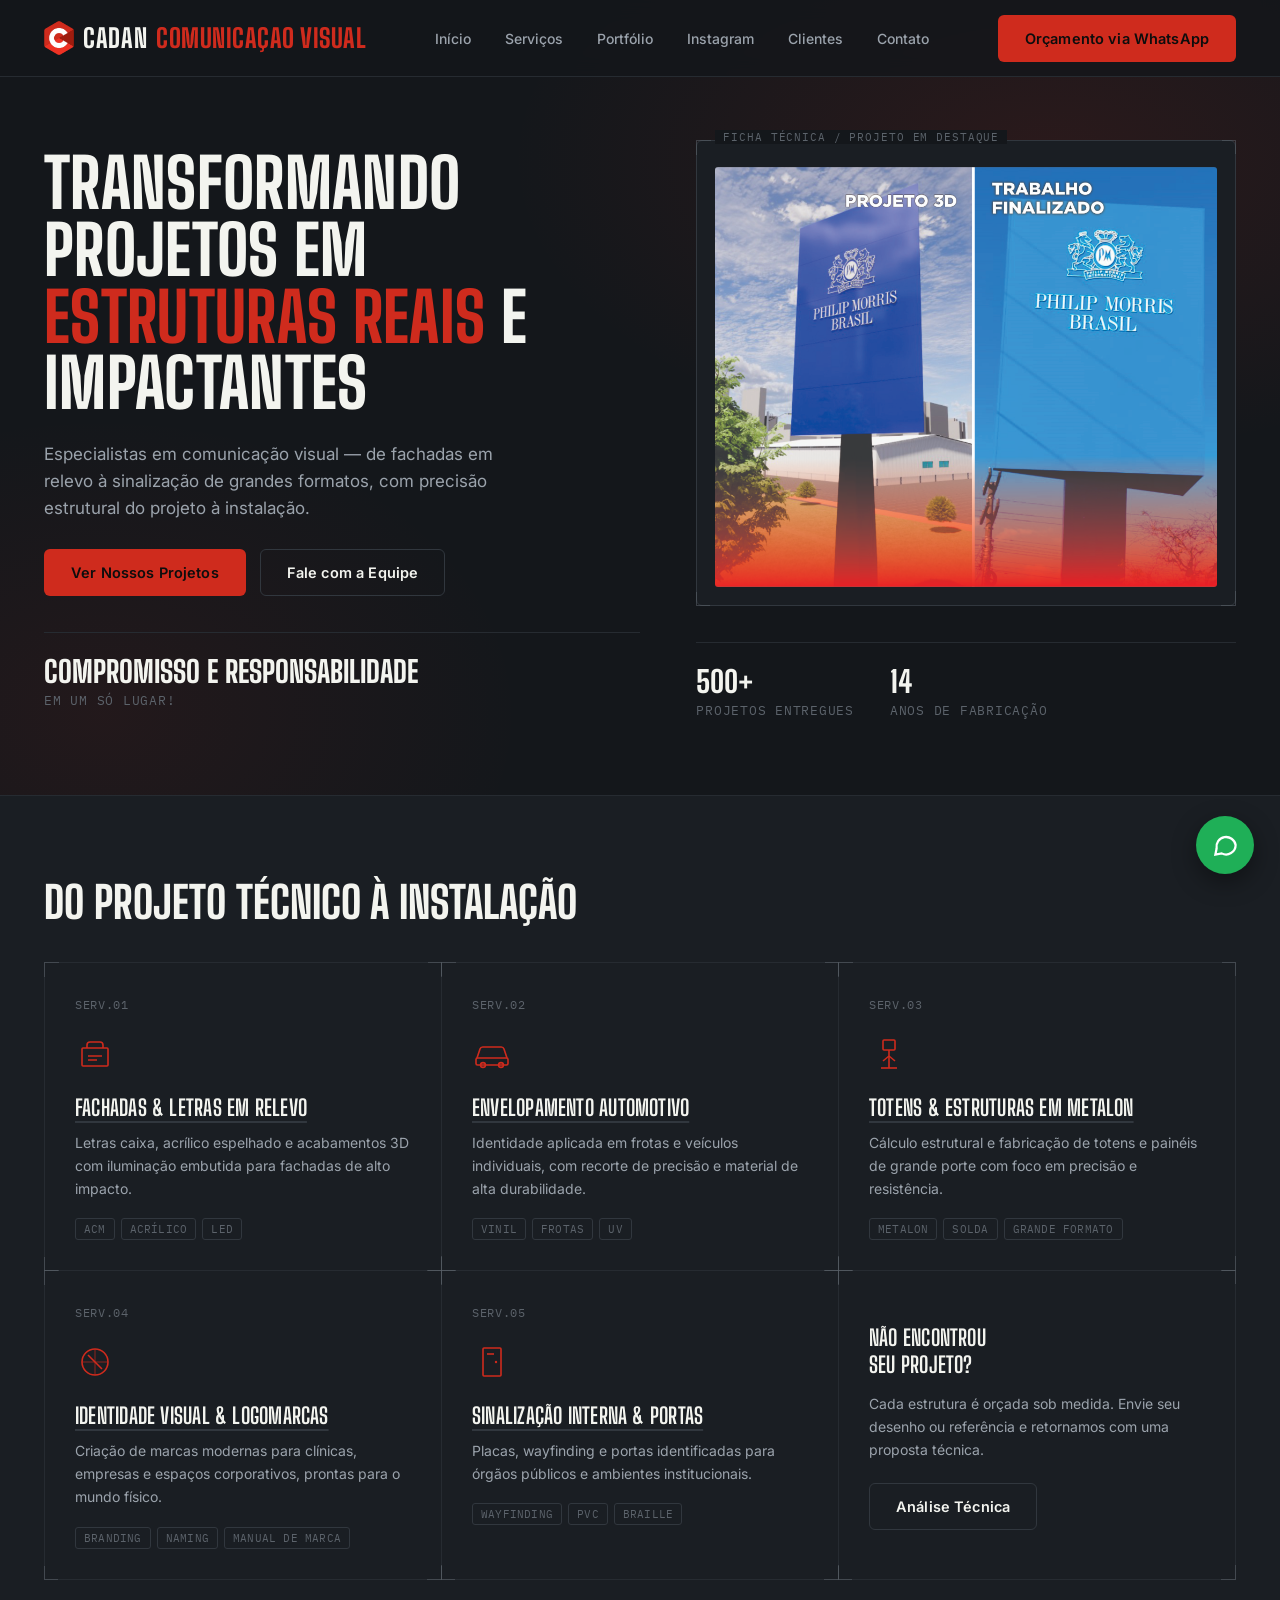
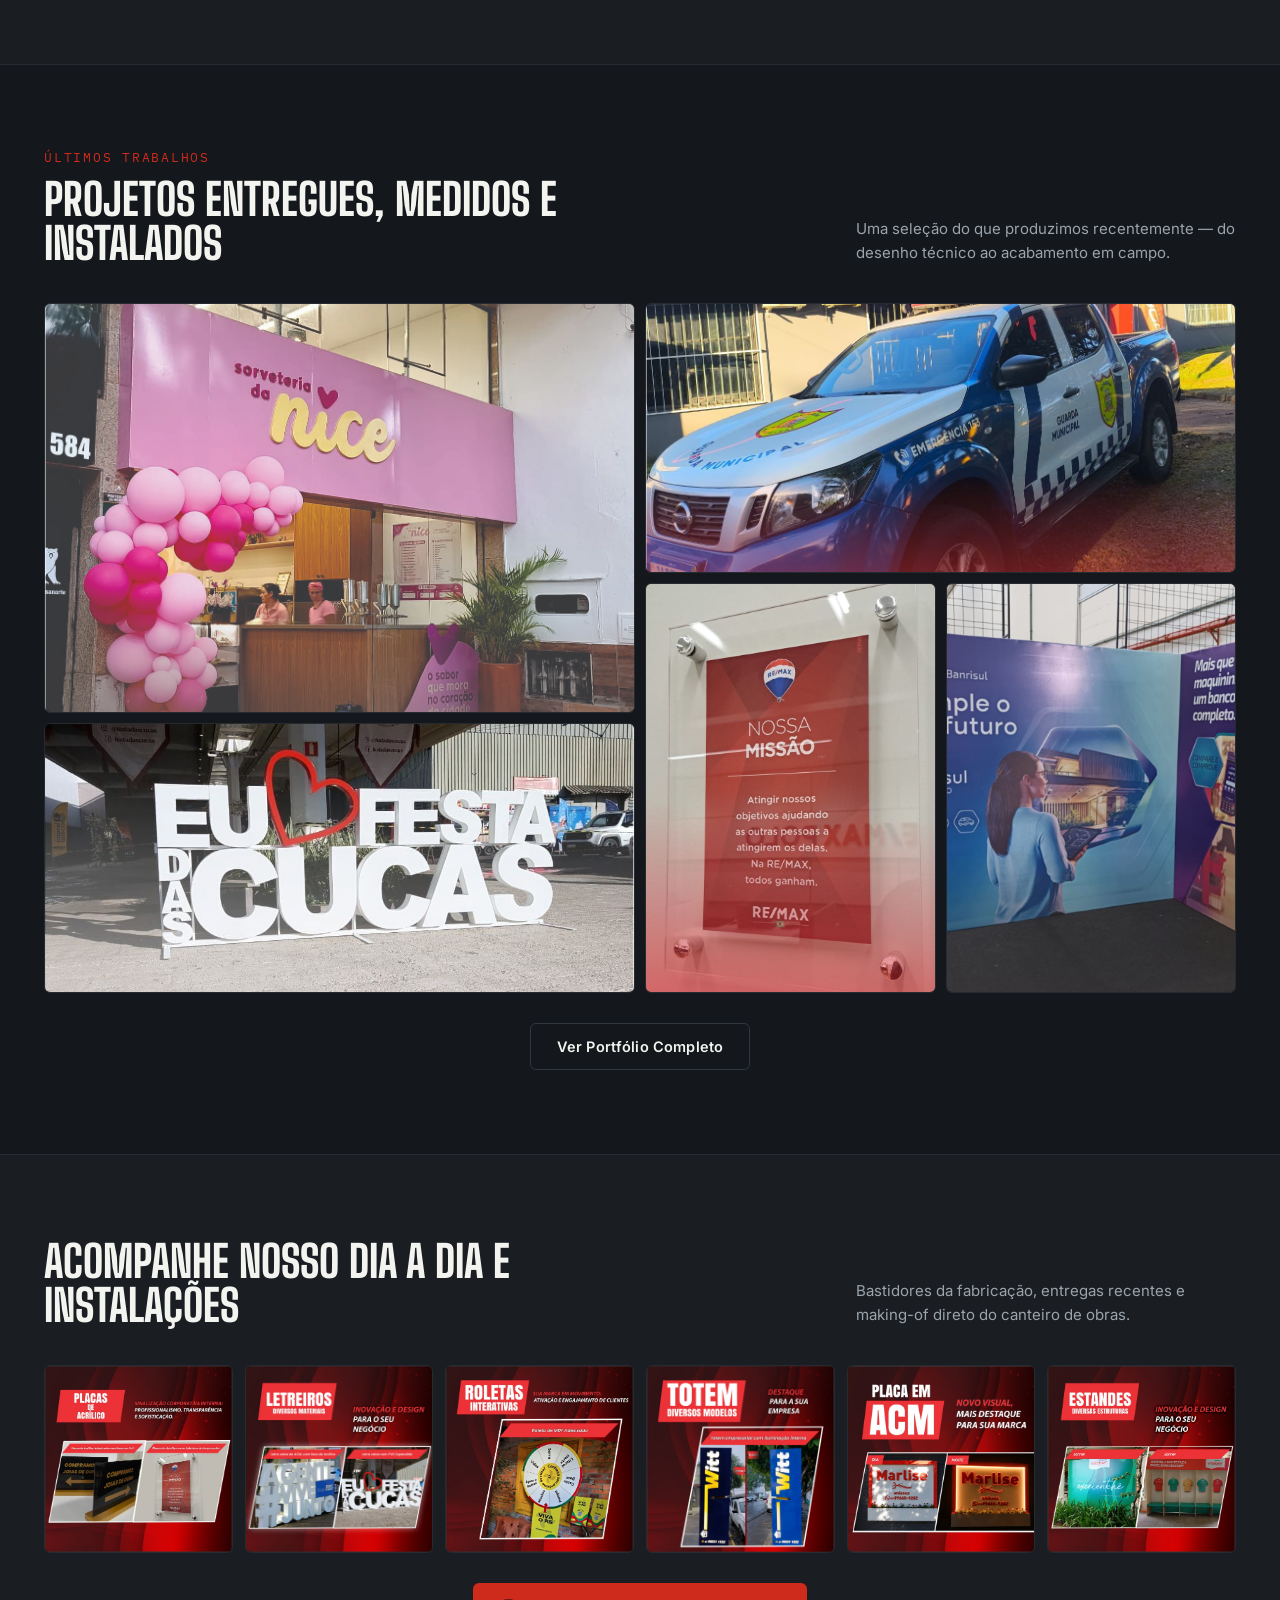
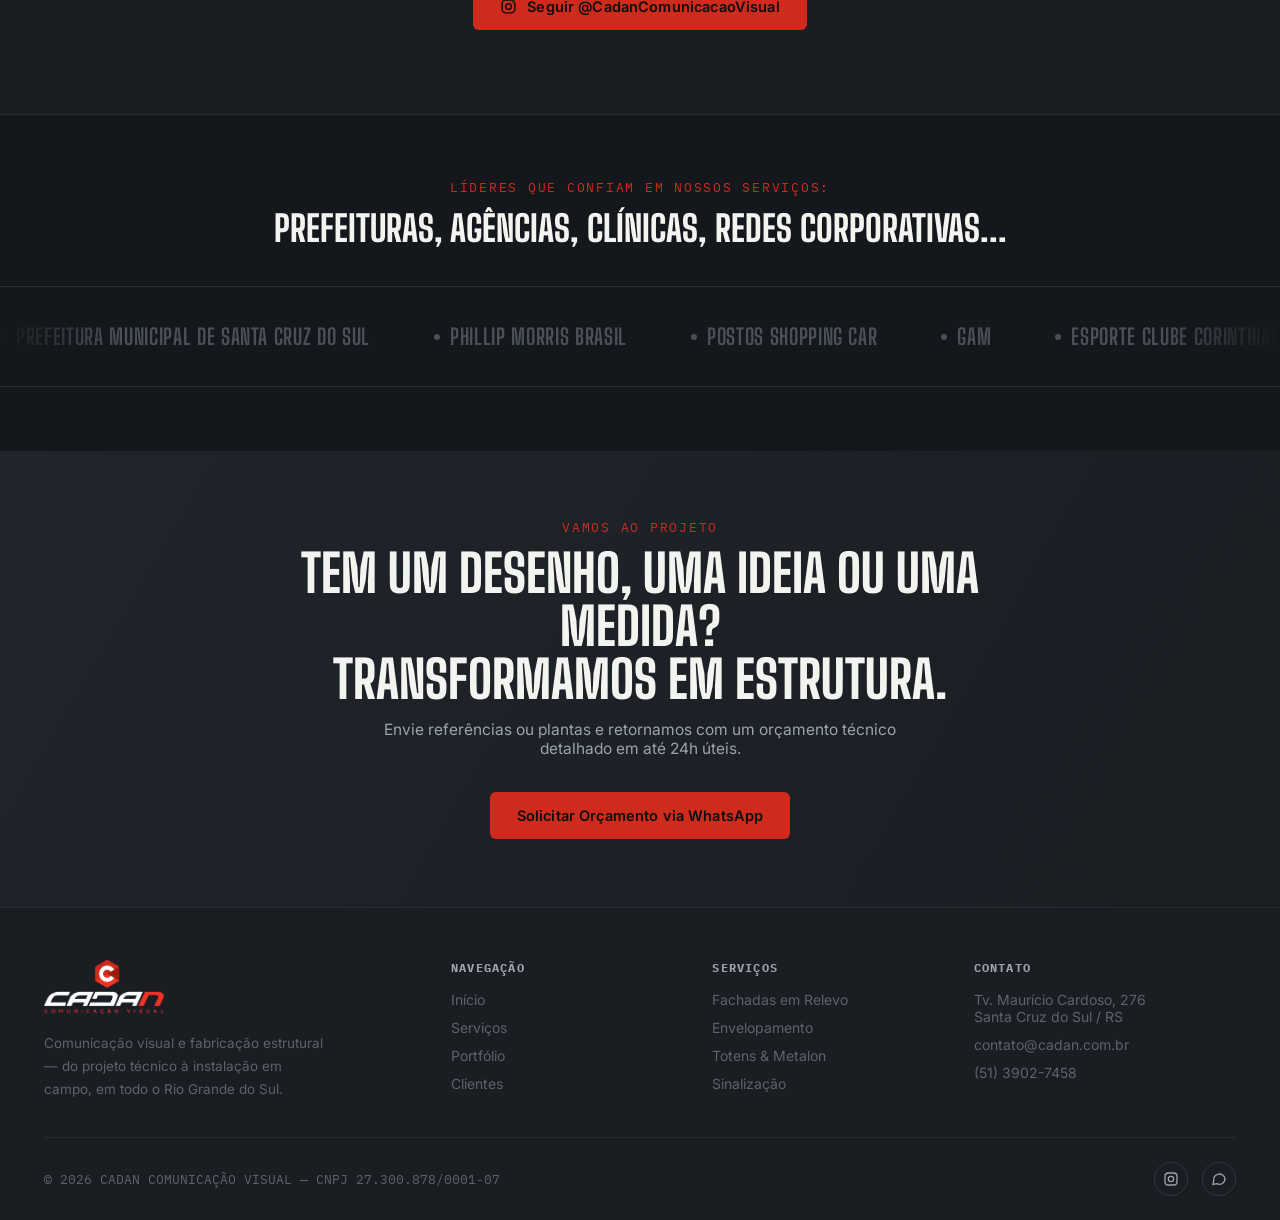
==== commit a7cebcb2: "Update index.html" ====
--- a/index.html
+++ b/index.html
@@ -352,7 +352,7 @@
 <!-- ============ HEADER ============ -->
 <header>
   <div class="wrap nav">
-    <a href="#top" class="logo"><img src="cadan-hexmark.png" alt="cadan" class="logo-mark">Cadan Comunicaçao Visual</span></a>
+    <a href="#top" class="logo"><img src="cadan-hexmark.png" alt="cadan" class="logo-mark">Cadan<span> Comunicaçao Visual</span></a>
     <nav class="nav-links">
       <a href="#top">Início</a>
       <a href="#servicos">Serviços</a>
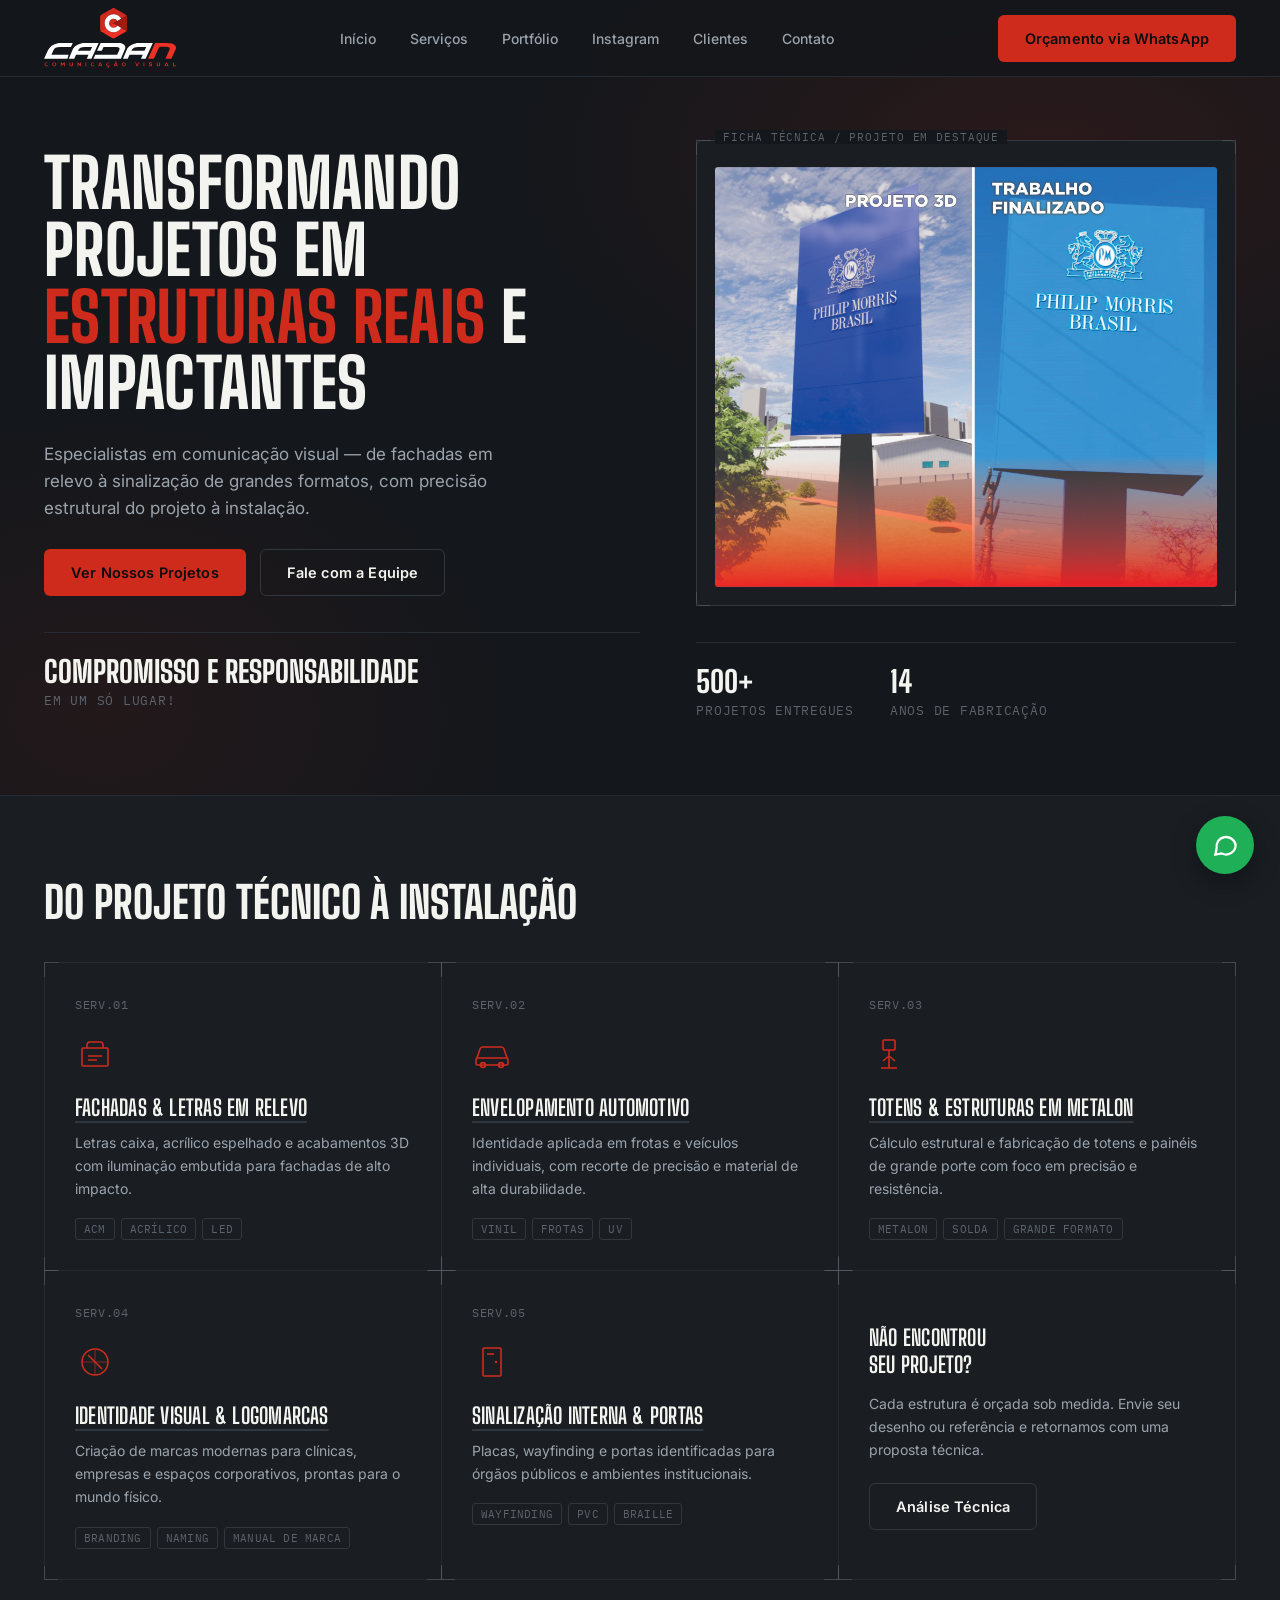
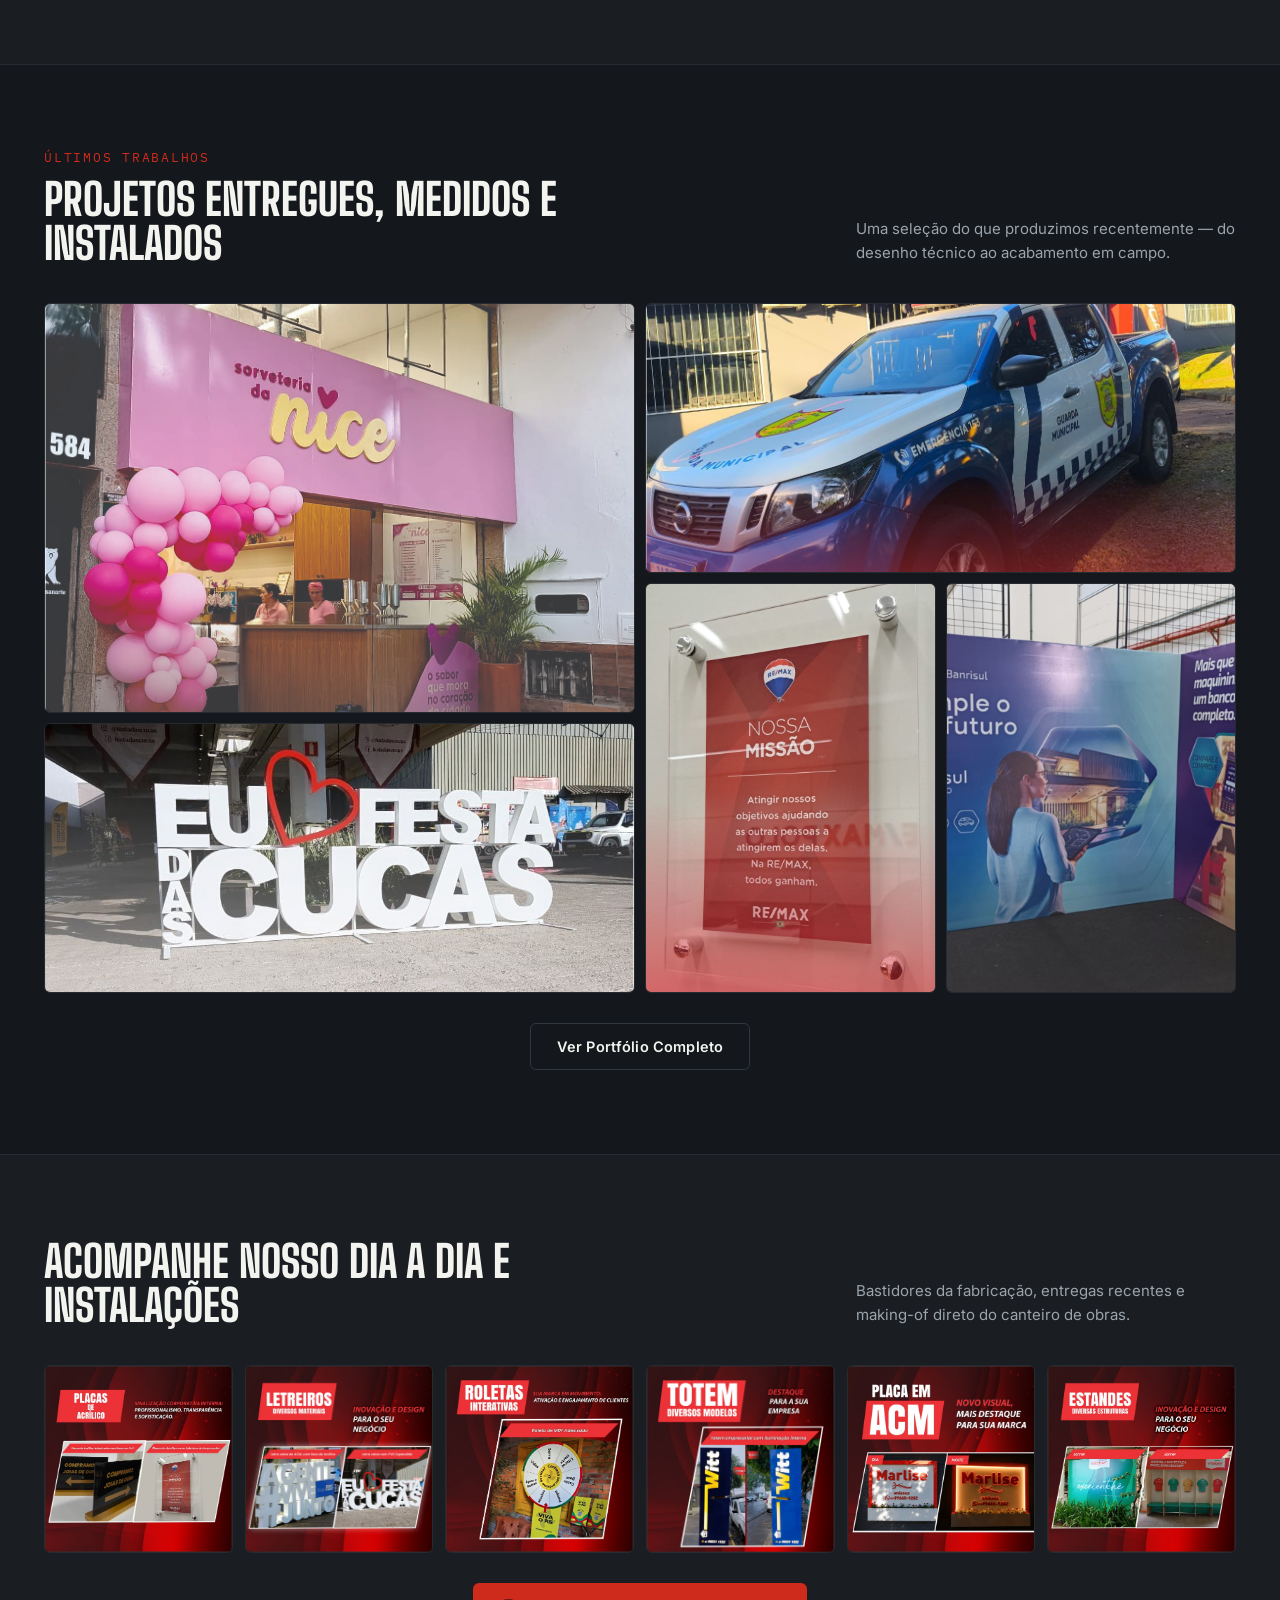
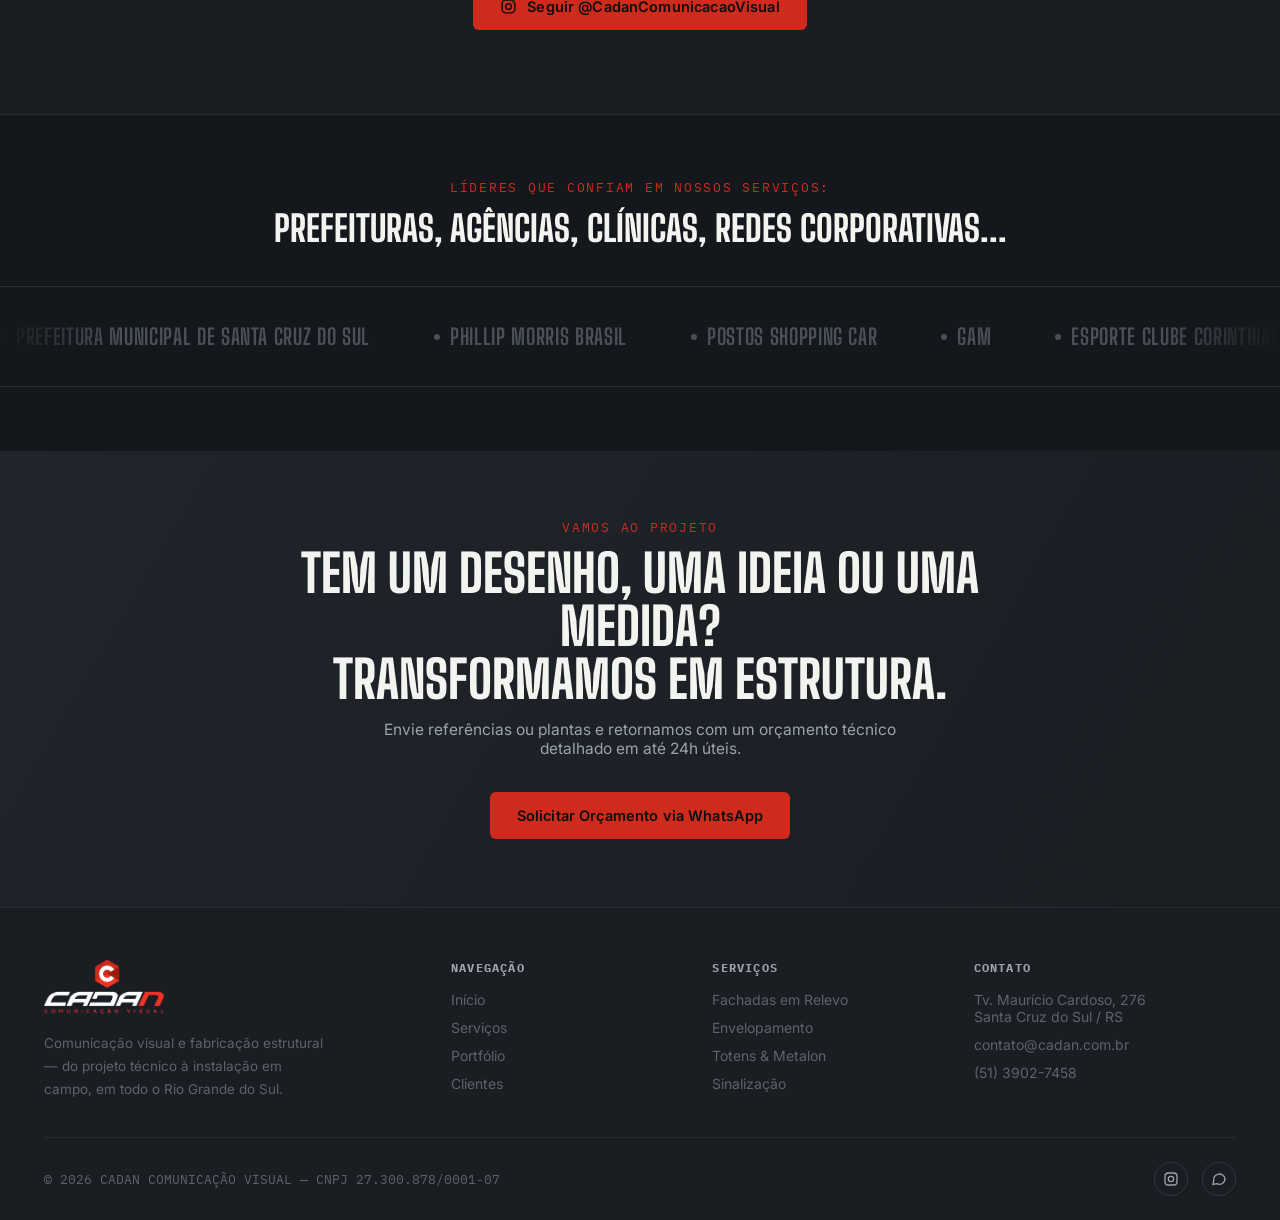
==== commit b240203b: "Add files via upload" ====
--- a/index.html
+++ b/index.html
@@ -95,10 +95,10 @@
     border-bottom:1px solid var(--line-soft);
   }
   .nav{display:flex;align-items:center;justify-content:space-between;height:76px;}
-  .logo{display:flex;align-items:center;gap:9px;font-family:'Big Shoulders Display',sans-serif;font-weight:800;font-size:26px;letter-spacing:.02em;text-transform:uppercase;}
+  .logo{display:flex;align-items:center;flex-shrink:0;line-height:0;}
   .logo span{color:var(--orange);}
   .logo .dot{width:9px;height:9px;background:var(--orange);display:inline-block;border-radius:1px;}
-  .logo-mark{height:34px;width:auto;}
+  .logo-mark{display:block;width:132px;height:auto;max-height:60px;object-fit:contain;}
   .nav-links{display:flex;align-items:center;gap:34px;}
   .nav-links a{
     font-size:14px;color:var(--ink-dim);font-weight:500;position:relative;padding:4px 0;
@@ -274,8 +274,8 @@
     .nav-links{display:none;}
     .burger{display:flex;}
     .nav-cta .btn--primary{display:none;}
-    .logo{font-size:19px;gap:7px;}
-    .logo-mark{height:26px;}
+    
+    .logo-mark{width:116px;height:auto;max-height:52px;}
     .hero-grid{grid-template-columns:1.15fr .85fr;gap:16px;align-items:start;}
     .hero{padding-top:104px;}
     .svc-grid{grid-template-columns:repeat(2,1fr);grid-auto-rows:1fr;}
@@ -346,13 +346,15 @@
   .svc-card h3 a:hover{color:var(--orange);}
   .svc-card h3 a:focus-visible{outline:2px solid var(--orange);outline-offset:5px;}
 </style>
+<link rel="stylesheet" href="carregamento.css">
+<script src="carregamento.js" defer></script>
 </head>
 <body>
 
 <!-- ============ HEADER ============ -->
 <header>
   <div class="wrap nav">
-    <a href="#top" class="logo"><img src="cadan-hexmark.png" alt="cadan" class="logo-mark">Cadan<span> Comunicaçao Visual</span></a>
+    <a href="#top" class="logo" aria-label="CADAN Comunicação Visual — início"><img src="[data-uri]" alt="CADAN Comunicação Visual" class="logo-mark" width="132" height="59"></a>
     <nav class="nav-links">
       <a href="#top">Início</a>
       <a href="#servicos">Serviços</a>
--- a/carregamento.css
+++ b/carregamento.css
@@ -0,0 +1,28 @@
+/* Carregamento CADAN: animação vetorial leve, sem depender de um GIF. */
+.page-loader{position:fixed;inset:0;z-index:10000;display:flex;flex-direction:column;align-items:center;justify-content:center;gap:20px;background:#14171B;color:#F3F4EF;cursor:progress;}
+.page-loader[hidden]{display:none!important;}
+.page-loader svg,.page-loader img{display:block;width:72px;height:72px;object-fit:contain;}
+.page-loader svg{color:#CF2B1D;animation:cadan-loader-turn 1.8s ease-in-out infinite;}
+.page-loader p{font:500 12px/1.5 Arial,sans-serif;letter-spacing:.16em;text-transform:uppercase;}
+@keyframes cadan-loader-turn{from{transform:rotate(0deg)}to{transform:rotate(180deg)}}
+@media(prefers-reduced-motion:reduce){.page-loader svg{animation:none;}.page-loader img{display:none;}}
+
+.page-loader img {
+  width: 620px;
+  height: 620px;
+  max-width: 80vw;
+  max-height: 80vh;
+  object-fit: contain;
+}
+.page-loader {
+  opacity: 1;
+  transition: opacity 0.5s ease;
+}
+
+.page-loader.page-loader--saindo {
+  opacity: 0;
+  pointer-events: none;
+}
+.page-loader[hidden] {
+  display: none !important;
+}
